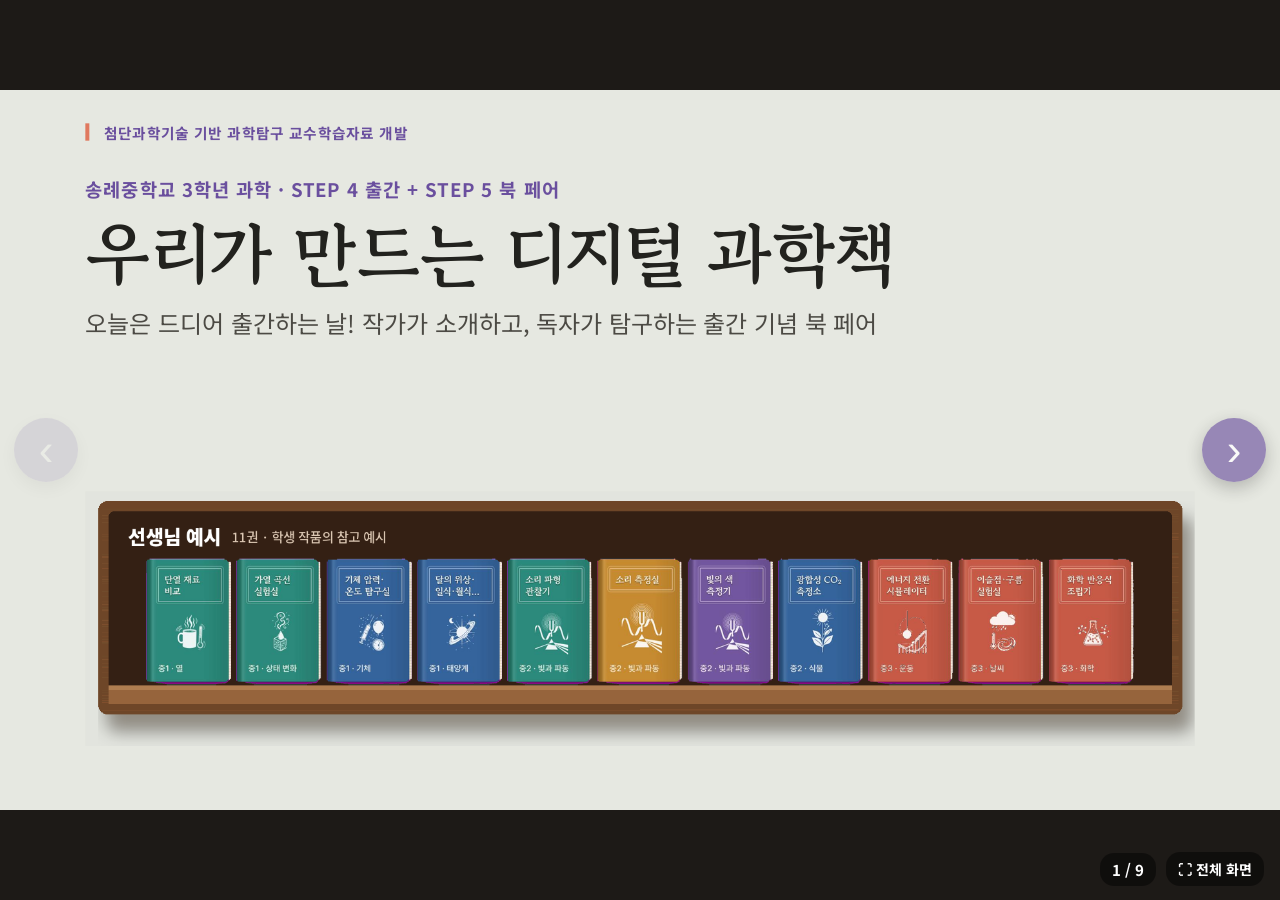
==== bookfair/index.html @ 9e070190 "북 페어 슬라이드: 발표 순서를 포스터 디자인으로 Co-Authored-By: Claude Opus 5.5 <noreply@anthropic.com> Claude-Session: " ====
<!doctype html><html lang="ko"><head><meta charset="utf-8">
<meta name="viewport" content="width=device-width,initial-scale=1">
<title>우리가 만드는 디지털 과학책 · 출간 기념 북 페어</title>
<link rel="icon" href="data:image/svg+xml,%3Csvg xmlns='http://www.w3.org/2000/svg' viewBox='0 0 64 64'%3E%3Crect x='10' y='8' width='44' height='48' rx='6' fill='%236A4F9E'/%3E%3Crect x='16' y='8' width='6' height='48' fill='%23E0795F'/%3E%3C/svg%3E">
<link rel="preconnect" href="https://fonts.googleapis.com"><link rel="preconnect" href="https://fonts.gstatic.com" crossorigin>
<link href="https://fonts.googleapis.com/css2?family=Gowun+Batang:wght@400;700&family=Noto+Sans+KR:wght@400;500;700&display=swap" rel="stylesheet">
<link rel="stylesheet" href="deck.css"><link rel="stylesheet" href="player.css"></head><body>
<div id="stage"><section id="cover" data-transition="fade">
<div class="cover-text">
<p class="eyebrow rise">송례중학교 3학년 과학 · STEP 4 출간 + STEP 5 북 페어</p>
<h1 class="rise d1">우리가 만드는 디지털 과학책</h1>
<p class="lead rise d2">오늘은 드디어 출간하는 날! 작가가 소개하고, 독자가 탐구하는 출간 기념 북 페어</p>
</div>
<img class="cover-img rise d3" src="assets/shelf_row.png" alt="송례중학교 과학 책장, 선생님 예시 책 11권이 꽂힌 나무 책장">

</section>
<section id="journey" class="dark" data-transition="fade">
<video class="video-full" id="jv" src="assets/journey.mp4" poster="assets/poster.jpg" playsinline preload="metadata"></video><button class="playbtn" id="pb" aria-label="영상 재생">▶ 여정 영상 재생</button><div class="vbar" id="vbar"><button id="vp" aria-label="재생/일시정지">▶</button><span id="vt">0:00</span><input id="vs" type="range" min="0" max="1000" value="0" aria-label="재생 위치"><span id="vd">0:00</span><button id="vr" aria-label="처음부터">↺</button></div>

</section>
<section id="agenda" class="cream" data-transition="fade">
<div class="stack">
<p class="eyebrow rise">오늘의 순서</p>
<h2 class="rise d1">출간 기념 북 페어, 이렇게 진행해요</h2>
</div>
<div class="row" style="margin-top:72px">
<div class="card rise d1"><p class="time">도입 · 5분</p><h3>완간 축하</h3><p class="desc">학급 책장 공개, 여정 영상 함께 보기</p></div>
<div class="card hi rise d2"><p class="time">전개 1 · 30분</p><h3>작가와의 만남</h3><p class="desc">모둠 대표 작가가 우리 책을 소개하고 직접 시연</p></div>
<div class="card rise d3"><p class="time">전개 2 · 정리 · 10분</p><h3>북 페어와 돌아보기</h3><p class="desc">친구 책 3권을 골라 조작하고 리뷰 남기기, 나의 여정 돌아보기</p></div>
</div>
<p class="foot rise d5"><b>오늘의 목표</b> · 우리 책에 담은 원리와 변인을 근거로 소개하고, 친구의 책을 탐구하며 리뷰를 남겨요.</p>

</section>
<section id="author" class="cream" data-transition="fade">
<div class="head">
<div class="stack">
<p class="eyebrow rise">작가와의 만남</p>
<h2 class="rise d1">대표 작가 발표, 이렇게 해요</h2>
</div>
<p class="pill pop d2">모둠별 2~3분</p>
</div>
<div class="steps" style="margin-top:56px">
<div class="step rise d1" style="--tone:#2B8A7B"><p class="num">1</p><p class="what">책 제목 · 필명</p><p class="how">우리 책 이름과 공동작가 필명을 소개해요</p></div>
<div class="step rise d2" style="--tone:#C0802E"><p class="num">2</p><p class="what">개발자의 의도</p><p class="how">Talk Log로 정한 역할 · 주제 · 대상 · 기능</p></div>
<div class="step rise d3" style="--tone:#35649C"><p class="num">3</p><p class="what">핵심 원리 · 변인</p><p class="how">다르게 한 조건, 같게 한 조건, 관찰 결과</p></div>
<div class="step rise d4" style="--tone:#6A4F9E"><p class="num">4</p><p class="what">사용 방법 시연</p><p class="how">조건을 바꾸면 결과가 어떻게 달라지는지 직접 보여 줘요</p></div>
</div>

</section>
<section id="lineup" class="luw">
<div class="luleft"><p class="eyebrow">작가와의 만남</p><h2 class="lut">대표 작가<br>발표 순서</h2><p class="lupill">한 팀 2~3분</p><svg class="luill" viewBox="-50 -10 560 340" aria-hidden="true">
<ellipse cx="230" cy="312" rx="205" ry="14" fill="#EEF0F8"/>
<g transform="translate(0 128) scale(0.9)" fill="none" stroke="#2F5BFF" stroke-width="3"><ellipse cx="0" cy="0" rx="30" ry="11"/><ellipse cx="0" cy="0" rx="30" ry="11" transform="rotate(60)"/><ellipse cx="0" cy="0" rx="30" ry="11" transform="rotate(-60)"/><circle cx="0" cy="0" r="5" fill="#FF5A5F" stroke="none"/></g>
<g transform="translate(470 40)"><circle cx="0" cy="0" r="18" fill="#7C5CFF"/><ellipse cx="0" cy="0" rx="34" ry="9" fill="none" stroke="#FFC22E" stroke-width="4" transform="rotate(-20)"/><circle cx="-6" cy="-6" r="4" fill="#FFFFFF" opacity=".5"/></g>
<g transform="translate(16 236)"><path d="M-10 -34 h20 M-6 -34 v18 l-14 26 a6 6 0 0 0 5 9 h30 a6 6 0 0 0 5 -9 l-14 -26 v-18" fill="#FFFFFF" stroke="#1B1E4B" stroke-width="3" stroke-linejoin="round"/><path d="M-15 4 l7 -12 h16 l7 12 a4 4 0 0 1 -3 5 h-24 a4 4 0 0 1 -3 -5z" fill="#10B48A"/><circle cx="-2" cy="-40" r="3" fill="#10B48A"/><circle cx="6" cy="-48" r="4" fill="#10B48A" opacity=".7"/></g>
<g transform="translate(478 200)" fill="none" stroke-width="3" stroke-linecap="round"><path d="M-10 -40 C 14 -26, -14 -14, 10 0 C 34 14, -14 26, 10 40" stroke="#FF5A5F"/><path d="M10 -40 C -14 -26, 14 -14, -10 0 C -34 14, 14 26, -10 40" stroke="#2F5BFF"/><g stroke="#C9CCE8" stroke-width="2.5"><path d="M-6 -30 H6"/><path d="M-6 -10 H6"/><path d="M-6 10 H6"/><path d="M-6 30 H6"/></g></g>
<g transform="translate(150 22)"><circle cx="0" cy="0" r="11" fill="none" stroke="#10B48A" stroke-width="3.5"/><path d="M8 8 L 18 18" stroke="#10B48A" stroke-width="4" stroke-linecap="round"/></g>

<path d="M30 52 Q 230 82 430 52" fill="none" stroke="#1B1E4B" stroke-width="2.5"/>
<path d="M46 48.4 L70 49.4 L58 70.4 Z" fill="#2F5BFF"/><path d="M86 52.6 L110 53.6 L98 74.6 Z" fill="#FF5A5F"/><path d="M126 55.6 L150 56.6 L138 77.6 Z" fill="#10B48A"/><path d="M166 57.4 L190 58.4 L178 79.4 Z" fill="#FFC22E"/><path d="M206 58.0 L230 59.0 L218 80.0 Z" fill="#7C5CFF"/><path d="M246 57.4 L270 58.4 L258 79.4 Z" fill="#2F5BFF"/><path d="M286 55.6 L310 56.6 L298 77.6 Z" fill="#FF5A5F"/><path d="M326 52.6 L350 53.6 L338 74.6 Z" fill="#10B48A"/><path d="M366 48.4 L390 49.4 L378 70.4 Z" fill="#FFC22E"/>
<rect x="52" y="96" width="10" height="214" rx="3" fill="#1B1E4B"/>
<rect x="398" y="96" width="10" height="214" rx="3" fill="#1B1E4B"/>
<rect x="80" y="120" width="300" height="130" fill="#F4F2FF"/>
<rect x="92" y="176" width="276" height="7" rx="2" fill="#C89B6D"/>
<rect x="92" y="232" width="276" height="7" rx="2" fill="#C89B6D"/>
<rect x="104" y="125" width="16" height="51" rx="2" fill="#2F5BFF"/><rect x="127" y="132" width="20" height="46" rx="2" fill="#2F5BFF" transform="rotate(-10 127 176)"/><rect x="153" y="125" width="20" height="51" rx="2" fill="#2F5BFF"/><rect x="157" y="133" width="12" height="3" rx="1.5" fill="#FFFFFF" opacity=".7"/><rect x="176" y="123" width="22" height="53" rx="2" fill="#10B48A"/><rect x="180" y="131" width="14" height="3" rx="1.5" fill="#FFFFFF" opacity=".7"/><rect x="201" y="126" width="14" height="50" rx="2" fill="#FF5A5F"/><rect x="218" y="126" width="14" height="50" rx="2" fill="#10B48A"/><rect x="235" y="125" width="18" height="51" rx="2" fill="#1B1E4B"/><rect x="239" y="133" width="10" height="3" rx="1.5" fill="#FFFFFF" opacity=".7"/><rect x="256" y="132" width="18" height="44" rx="2" fill="#7C5CFF"/><rect x="260" y="140" width="10" height="3" rx="1.5" fill="#FFFFFF" opacity=".7"/><rect x="277" y="118" width="20" height="58" rx="2" fill="#FF5A5F"/><rect x="281" y="126" width="12" height="3" rx="1.5" fill="#FFFFFF" opacity=".7"/><rect x="300" y="126" width="20" height="50" rx="2" fill="#2F5BFF"/><rect x="304" y="134" width="12" height="3" rx="1.5" fill="#FFFFFF" opacity=".7"/><rect x="323" y="125" width="22" height="51" rx="2" fill="#2F5BFF"/><rect x="327" y="133" width="14" height="3" rx="1.5" fill="#FFFFFF" opacity=".7"/><rect x="104" y="181" width="22" height="51" rx="2" fill="#10B48A"/><rect x="108" y="189" width="14" height="3" rx="1.5" fill="#FFFFFF" opacity=".7"/><rect x="129" y="189" width="22" height="43" rx="2" fill="#FFC22E"/><rect x="133" y="197" width="14" height="3" rx="1.5" fill="#FFFFFF" opacity=".7"/><rect x="154" y="186" width="18" height="46" rx="2" fill="#FFC22E"/><rect x="158" y="194" width="10" height="3" rx="1.5" fill="#FFFFFF" opacity=".7"/><rect x="179" y="190" width="18" height="44" rx="2" fill="#2F5BFF" transform="rotate(-10 179 232)"/><rect x="203" y="182" width="20" height="50" rx="2" fill="#10B48A"/><rect x="207" y="190" width="12" height="3" rx="1.5" fill="#FFFFFF" opacity=".7"/><rect x="226" y="181" width="20" height="51" rx="2" fill="#10B48A"/><rect x="230" y="189" width="12" height="3" rx="1.5" fill="#FFFFFF" opacity=".7"/><rect x="249" y="191" width="16" height="41" rx="2" fill="#FFC22E"/><rect x="268" y="188" width="20" height="44" rx="2" fill="#FF5A5F"/><rect x="272" y="196" width="12" height="3" rx="1.5" fill="#FFFFFF" opacity=".7"/><rect x="291" y="187" width="22" height="45" rx="2" fill="#1B1E4B"/><rect x="295" y="195" width="14" height="3" rx="1.5" fill="#FFFFFF" opacity=".7"/><rect x="316" y="191" width="18" height="41" rx="2" fill="#2F5BFF"/><rect x="320" y="199" width="10" height="3" rx="1.5" fill="#FFFFFF" opacity=".7"/><rect x="337" y="180" width="18" height="52" rx="2" fill="#7C5CFF"/><rect x="341" y="188" width="10" height="3" rx="1.5" fill="#FFFFFF" opacity=".7"/>
<rect x="40" y="86" width="38" height="34" fill="#FF5A5F"/><path d="M40 120 a19 19 0 0 0 38 0 z" fill="#FF5A5F"/><rect x="78" y="86" width="38" height="34" fill="#EEF0F8"/><path d="M78 120 a19 19 0 0 0 38 0 z" fill="#EEF0F8"/><rect x="116" y="86" width="38" height="34" fill="#FF5A5F"/><path d="M116 120 a19 19 0 0 0 38 0 z" fill="#FF5A5F"/><rect x="154" y="86" width="38" height="34" fill="#EEF0F8"/><path d="M154 120 a19 19 0 0 0 38 0 z" fill="#EEF0F8"/><rect x="192" y="86" width="38" height="34" fill="#FF5A5F"/><path d="M192 120 a19 19 0 0 0 38 0 z" fill="#FF5A5F"/><rect x="230" y="86" width="38" height="34" fill="#EEF0F8"/><path d="M230 120 a19 19 0 0 0 38 0 z" fill="#EEF0F8"/><rect x="268" y="86" width="38" height="34" fill="#FF5A5F"/><path d="M268 120 a19 19 0 0 0 38 0 z" fill="#FF5A5F"/><rect x="306" y="86" width="38" height="34" fill="#EEF0F8"/><path d="M306 120 a19 19 0 0 0 38 0 z" fill="#EEF0F8"/><rect x="344" y="86" width="38" height="34" fill="#FF5A5F"/><path d="M344 120 a19 19 0 0 0 38 0 z" fill="#FF5A5F"/><rect x="382" y="86" width="38" height="34" fill="#EEF0F8"/><path d="M382 120 a19 19 0 0 0 38 0 z" fill="#EEF0F8"/>
<rect x="36" y="80" width="388" height="10" rx="4" fill="#1B1E4B"/>
<rect x="160" y="58" width="140" height="34" rx="10" fill="#1B1E4B"/>
<text x="230" y="82" text-anchor="middle" font-family="Noto Sans CJK KR" font-weight="900" font-size="19" fill="#FFC22E" letter-spacing="2">BOOK FAIR</text>
<rect x="64" y="246" width="332" height="14" rx="4" fill="#FFC22E"/>
<rect x="74" y="260" width="312" height="50" fill="#1B1E4B"/>
<path d="M110 285 c 15 -16 30 -16 45 0 s 30 16 45 0 s 30 -16 45 0 s 30 16 45 0 s 30 -16 45 0 s 30 16 45 0" fill="none" stroke="#FFC22E" stroke-width="3.5" stroke-linecap="round"/>
<rect x="96" y="232" width="56" height="12" rx="2" fill="#2F5BFF"/><rect x="100" y="221" width="50" height="11" rx="2" fill="#10B48A"/><rect x="94" y="211" width="52" height="10" rx="2" fill="#FF5A5F"/>
<path d="M230 236 C 214 228, 190 228, 174 233 L 174 246 C 190 241, 214 241, 230 248 Z" fill="#FFFFFF" stroke="#7C5CFF" stroke-width="2"/>
<path d="M230 236 C 246 228, 270 228, 286 233 L 286 246 C 270 241, 246 241, 230 248 Z" fill="#FFFFFF" stroke="#7C5CFF" stroke-width="2"/>
<g transform="translate(330 168) rotate(14)"><rect x="0" y="0" width="26" height="42" rx="13" fill="#1B1E4B"/><g stroke="#3B3F70" stroke-width="2"><path d="M4 14 H22"/><path d="M4 21 H22"/><path d="M4 28 H22"/></g><rect x="10" y="42" width="6" height="34" fill="#1B1E4B"/></g>
<rect x="320" y="242" width="40" height="6" rx="3" fill="#1B1E4B"/>
<g transform="translate(370 118)"><rect x="0" y="0" width="70" height="44" rx="14" fill="#FFFFFF" stroke="#1B1E4B" stroke-width="3"/><path d="M14 42 L 8 58 L 28 43" fill="#FFFFFF" stroke="#1B1E4B" stroke-width="3" stroke-linejoin="round"/><g fill="#FF5A5F"><circle cx="20" cy="22" r="5"/><circle cx="35" cy="22" r="5"/><circle cx="50" cy="22" r="5"/></g></g>

<g fill="#FFC22E"><path d="M440 236 l3 8 8 3 -8 3 -3 8 -3 -8 -8 -3 8 -3z"/></g>
<circle cx="446" cy="110" r="5" fill="#10B48A"/>
</svg></div>
<div class="lulist"><div class="r"><div class="n" style="background:#2F5BFF;color:#fff">1</div><div class="m"><div class="a"><span class="lab">작가</span>고승재 · 김연서</div></div><div class="c">3-4</div></div><div class="r"><div class="n" style="background:#FF5A5F;color:#fff">2</div><div class="m"><div class="a"><span class="lab">작가</span>이우성</div></div><div class="c">3-4</div></div><div class="r"><div class="n" style="background:#10B48A;color:#fff">3</div><div class="m"><div class="a"><span class="lab">작가</span>박준석</div></div><div class="c">3-4</div></div><div class="r"><div class="n" style="background:#FFC22E;color:#1B1E4B">4</div><div class="m"><div class="a"><span class="lab">작가</span>박서영 · 강현준</div></div><div class="c">3-4</div></div><div class="r"><div class="n" style="background:#7C5CFF;color:#fff">5</div><div class="m"><div class="a"><span class="lab">작가</span>이희찬</div></div><div class="c">3-1</div></div><div class="r"><div class="n" style="background:#2F5BFF;color:#fff">6</div><div class="m"><div class="a"><span class="lab">작가</span>김현수</div></div><div class="c">3-1</div></div><div class="r"><div class="n" style="background:#FF5A5F;color:#fff">7</div><div class="m"><div class="a"><span class="lab">작가</span>엄윤아 · 손예주</div></div><div class="c">3-1</div></div><div class="r"><div class="n" style="background:#10B48A;color:#fff">8</div><div class="m"><div class="a"><span class="lab">작가</span>구은서 · 이예준 · 김윤강 · 임준우</div></div><div class="c">3-2</div></div><div class="r"><div class="n" style="background:#FFC22E;color:#1B1E4B">9</div><div class="m"><div class="a"><span class="lab">작가</span>제경진 · 이서준 · 박민재</div></div><div class="c">3-2</div></div><div class="r"><div class="n" style="background:#7C5CFF;color:#fff">10</div><div class="m"><div class="a"><span class="lab">작가</span>김태현 · 이서현 · 이호준</div></div><div class="c">3-2</div></div><div class="r"><div class="n" style="background:#2F5BFF;color:#fff">11</div><div class="m"><div class="a"><span class="lab">작가</span>임세훈 · 김범서</div></div><div class="c">3-2</div></div><div class="r"><div class="n" style="background:#FF5A5F;color:#fff">12</div><div class="m"><div class="a"><span class="lab">작가</span>김태은</div></div><div class="c">3-2</div></div><div class="r"><div class="n" style="background:#10B48A;color:#fff">13</div><div class="m"><div class="a"><span class="lab">작가</span>이승원</div></div><div class="c">3-2</div></div></div>
<div class="lufoot"><div>원리와 변인을 찾으며 들어요</div><div>송례중학교 3학년</div></div>
</section>
<section id="mission" class="mission">
<svg class="deco" viewBox="0 0 1920 1080"><g transform="translate(150,900) scale(1.0)"><path d="M-30,-60 h60 M-22,-60 v40 l-34,60 a12,12 0 0 0 10,18 h92 a12,12 0 0 0 10,-18 l-34,-60 v-40" fill="#E9FBF4" stroke="#2B8A7B" stroke-width="7" stroke-linejoin="round"/><path d="M-46,30 h92 l10,18 a6,6 0 0 1 -6,10 h-100 a6,6 0 0 1 -6,-10z" fill="#7FD8B6"/><circle cx="-6" cy="10" r="7" fill="#7FD8B6"/><circle cx="12" cy="-6" r="5" fill="#7FD8B6"/><circle cx="-7.0" cy="44" r="5" fill="#22221E"/><circle cx="7.0" cy="44" r="5" fill="#22221E"/><path d="M-7,54 q7,7 14,0" stroke="#22221E" stroke-width="3.5" fill="none" stroke-linecap="round"/><circle cx="-16.0" cy="53" r="5" fill="#FF9AA2" opacity=".7"/><circle cx="16.0" cy="53" r="5" fill="#FF9AA2" opacity=".7"/></g><g transform="translate(1700,250) scale(1.0)"><g fill="none" stroke="#7C5CFF" stroke-width="6"><ellipse rx="60" ry="22"/><ellipse rx="60" ry="22" transform="rotate(60)"/><ellipse rx="60" ry="22" transform="rotate(-60)"/></g><circle r="14" fill="#FF5A5F"/></g><g transform="translate(1560,140) scale(0.8)"><path d="M0,-40 L12,-12 L42,-10 L18,10 L26,40 L0,23 L-26,40 L-18,10 L-42,-10 L-12,-12Z" fill="#FFC22E"/><circle cx="-8" cy="4" r="3.5" fill="#22221E"/><circle cx="8" cy="4" r="3.5" fill="#22221E"/><path d="M-5,12 q5,5 10,0" stroke="#22221E" stroke-width="2.5" fill="none"/></g><g transform="translate(420,990) scale(0.6)"><path d="M0,-40 L12,-12 L42,-10 L18,10 L26,40 L0,23 L-26,40 L-18,10 L-42,-10 L-12,-12Z" fill="#FFC22E"/><circle cx="-8" cy="4" r="3.5" fill="#22221E"/><circle cx="8" cy="4" r="3.5" fill="#22221E"/><path d="M-5,12 q5,5 10,0" stroke="#22221E" stroke-width="2.5" fill="none"/></g><g transform="translate(1820,620) scale(0.7)"><path d="M0,-40 L12,-12 L42,-10 L18,10 L26,40 L0,23 L-26,40 L-18,10 L-42,-10 L-12,-12Z" fill="#FFC22E"/><circle cx="-8" cy="4" r="3.5" fill="#22221E"/><circle cx="8" cy="4" r="3.5" fill="#22221E"/><path d="M-5,12 q5,5 10,0" stroke="#22221E" stroke-width="2.5" fill="none"/></g><g transform="translate(1780,880) scale(1)"><g stroke-width="7" fill="none" stroke-linecap="round"><path d="M-20,-60 C30,-30 -30,30 20,60" stroke="#FF5A5F"/><path d="M20,-60 C-30,-30 30,30 -20,60" stroke="#2F5BFF"/></g><g stroke="#B9A6DD" stroke-width="5"><line x1="-12" y1="-40" x2="12" y2="-40"/><line x1="-10" y1="0" x2="10" y2="0"/><line x1="-12" y1="40" x2="12" y2="40"/></g></g><g transform="translate(1500,975) scale(1)"><circle r="44" fill="#FF9F6E"/><ellipse rx="74" ry="18" fill="none" stroke="#C0802E" stroke-width="7" transform="rotate(-18)"/><circle cx="-8.0" cy="-2" r="5" fill="#22221E"/><circle cx="8.0" cy="-2" r="5" fill="#22221E"/><path d="M-7,8 q7,7 14,0" stroke="#22221E" stroke-width="3.5" fill="none" stroke-linecap="round"/><circle cx="-17.0" cy="7" r="5" fill="#FF9AA2" opacity=".7"/><circle cx="17.0" cy="7" r="5" fill="#FF9AA2" opacity=".7"/></g><g transform="translate(980,150) scale(0.7)"><path d="M0,30 C-50,0 -40,-40 0,-18 C40,-40 50,0 0,30Z" fill="#FF8FA3"/></g><g transform="translate(960,1000) scale(0.9)"><rect x="-40" y="-30" width="80" height="60" rx="10" fill="#fff" stroke="#E0795F" stroke-width="5"/><path d="M-26,-30 v-10 M-8,-30 v-10 M10,-30 v-10 M28,-30 v-10" stroke="#E0795F" stroke-width="5" stroke-linecap="round"/><path d="M-24,-6 h48 M-24,10 h32" stroke="#CDBFA6" stroke-width="5" stroke-linecap="round"/></g></svg>
<div class="stack"><p class="eyebrow rise">듣는 독자의 미션</p><h2 class="rise d1">발표를 들으며 세 가지를 찾아요</h2></div>
<div class="row mrow">
<div class="card mc rise d1"><svg viewBox="0 0 140 150" class="ico"><circle cx="70" cy="62" r="46" fill="#FFD84D"/><rect x="50" y="102" width="40" height="26" rx="8" fill="#9AA3B5"/><rect x="56" y="128" width="28" height="10" rx="5" fill="#6E7891"/><circle cx="61.0" cy="62" r="5" fill="#22221E"/><circle cx="79.0" cy="62" r="5" fill="#22221E"/><path d="M63,72 q7,7 14,0" stroke="#22221E" stroke-width="3.5" fill="none" stroke-linecap="round"/><circle cx="52.0" cy="71" r="5" fill="#FF9AA2" opacity=".7"/><circle cx="88.0" cy="71" r="5" fill="#FF9AA2" opacity=".7"/><g stroke="#FFC22E" stroke-width="6" stroke-linecap="round"><line x1="70" y1="4" x2="70" y2="-8"/><line x1="16" y1="24" x2="8" y2="16"/><line x1="124" y1="24" x2="132" y2="16"/></g></svg><p class="big">01</p><h3>원리 찾기</h3><p class="desc">이 책에 담긴 핵심 과학 원리는 무엇일까?</p></div>
<div class="card mc rise d2"><svg viewBox="0 0 140 150" class="ico"><line x1="92" y1="96" x2="128" y2="134" stroke="#8A5A3C" stroke-width="16" stroke-linecap="round"/><circle cx="62" cy="64" r="48" fill="#BFE6F5" stroke="#35649C" stroke-width="12"/><circle cx="53.0" cy="62" r="5" fill="#22221E"/><circle cx="71.0" cy="62" r="5" fill="#22221E"/><path d="M55,72 q7,7 14,0" stroke="#22221E" stroke-width="3.5" fill="none" stroke-linecap="round"/><circle cx="44.0" cy="71" r="5" fill="#FF9AA2" opacity=".7"/><circle cx="80.0" cy="71" r="5" fill="#FF9AA2" opacity=".7"/><path d="M36,40 q10,-14 26,-14" stroke="#fff" stroke-width="6" fill="none" stroke-linecap="round"/></svg><p class="big" style="color:#35649C">02</p><h3>변인 찾기</h3><p class="desc">무엇을 다르게 하고, 무엇을 같게 했을까?</p></div>
<div class="card mc rise d3"><svg viewBox="0 0 140 150" class="ico"><path d="M14,30 Q70,8 70,34 Q70,8 126,30 V128 Q70,106 70,130 Q70,106 14,128Z" fill="#fff" stroke="#6A4F9E" stroke-width="7" stroke-linejoin="round"/><path d="M70,34 V130" stroke="#6A4F9E" stroke-width="5"/><circle cx="35.0" cy="72" r="5" fill="#22221E"/><circle cx="49.0" cy="72" r="5" fill="#22221E"/><path d="M35,82 q7,7 14,0" stroke="#22221E" stroke-width="3.5" fill="none" stroke-linecap="round"/><circle cx="26.0" cy="81" r="5" fill="#FF9AA2" opacity=".7"/><circle cx="58.0" cy="81" r="5" fill="#FF9AA2" opacity=".7"/><circle cx="91.0" cy="72" r="5" fill="#22221E"/><circle cx="105.0" cy="72" r="5" fill="#22221E"/><path d="M91,82 q7,7 14,0" stroke="#22221E" stroke-width="3.5" fill="none" stroke-linecap="round"/><circle cx="82.0" cy="81" r="5" fill="#FF9AA2" opacity=".7"/><circle cx="114.0" cy="81" r="5" fill="#FF9AA2" opacity=".7"/><path d="M112,8 l4,10 l10,4 l-10,4 l-4,10 l-4,-10 l-10,-4 l10,-4z" fill="#FFC22E"/></svg><p class="big" style="color:#6A4F9E">03</p><h3>알게 된 것 찾기</h3><p class="desc">이 책으로 새롭게 알게 된 점은 무엇일까?</p></div>
</div>
</section>
<section id="toshelf" class="cream">
<div class="stack"><p class="eyebrow rise">STEP 5 · 북 페어</p><h2 class="rise d1">이제 우리 반 책장으로 가 볼까요?</h2></div>
<div class="shelfgo">
<a class="gobtn pop d2" href="https://sci-shelf.netlify.app" target="_blank" rel="noopener">학생 책장 열기 <span>→</span></a>
<div class="codebox rise d3"><p>책장 코드</p><b>SOR-2026-RP67</b><button id="cp" type="button">코드 복사</button></div>
</div>
<img class="shelfimg rise d3" src="assets/shelf_published.png" alt="3학년 서가에 우리 모둠의 책들이 꽂힌 책장">
<p class="shelfurl rise d4">sci-shelf.netlify.app · 책장 코드를 넣으면 우리 반 책장이 열려요</p>
</section><section id="bookfair" data-transition="fade">
<div class="stack">
<p class="eyebrow rise">STEP 5 · 북 페어</p>
<h2 class="rise d1">친구들이 출간한 책을 읽어요</h2>
</div>
<div class="row" style="margin-top:56px;align-items:flex-start">
<div class="steps" style="flex:1">
<div class="step rise d1" style="--tone:#2B8A7B"><p class="num">1</p><p class="how" style="color:#22221E;font-weight:700">우리 반 책장 열기</p></div>
<div class="step rise d2" style="--tone:#C0802E"><p class="num">2</p><p class="how" style="color:#22221E;font-weight:700">친구 책 3권 골라 직접 조작</p></div>
<div class="step rise d3" style="--tone:#35649C"><p class="num">3</p><p class="how" style="color:#22221E;font-weight:700">개념 · 기능 · 알게 된 내용 정리</p></div>
<div class="step rise d4" style="--tone:#C45A43"><p class="num">4</p><p class="how" style="color:#22221E;font-weight:700">친구의 책 칭찬 리뷰 남기기</p></div>
</div>
<div class="stack rise d2" style="width:760px;flex:none;gap:20px">
<img class="fair-img" src="assets/shelf_screen.jpg" alt="송례중학교 과학 책장 화면">
<p class="small">책장 코드 <span class="code">SOR-2026-RP67</span></p>
</div>
</div>

</section>
<section id="finale">
<div class="finale-text">
<p class="eyebrow rise">STEP 1 기획 · 2 집필 · 3 편집과 교정 · 4 출간 · 5 북 페어</p>
<h1 class="pop d1">완간을 축하합니다!</h1>
<p class="lead rise d2">원리를 담아 직접 쓴 우리의 디지털 과학책 · 마지막으로 <b>나의 여정, Talk Log</b>를 돌아봐요</p>
</div>
<img class="finale-img rise d3" src="assets/shelf_published.png" alt="3학년 서가에 우리 모둠의 책들이 꽂힌 책장">

</section>
</div>
<button class="side" id="prev" aria-label="이전 슬라이드">‹</button><button class="side" id="next" aria-label="다음 슬라이드">›</button><nav id="nav"><span id="pg"></span><button id="fs" aria-label="전체 화면">⛶ 전체 화면</button></nav>
<script src="player.js"></script></body></html>
---- bookfair/deck.css ----
:root{--ink:#22221E;--body:#4C4A44;--sage:#E6E8E1;--cream:#FBF6EC;--wood:#3A2419;--woodlt:#E9D9C4;--teal:#2B8A7B;--purple:#6A4F9E;--orange:#C0802E;--blue:#35649C;--red:#C45A43;
 --display:'Gowun Batang',Georgia,serif;--text:'Noto Sans KR',Arial,sans-serif}
section{font-family:var(--text);color:var(--ink);background:var(--sage);padding:128px;word-break:keep-all}
section.cream{background:var(--cream)}
section.dark{background:var(--wood);color:#F6EEE2}
h1,h2{font-family:var(--display);font-weight:700;margin:0;letter-spacing:-.01em}
h1{font-size:120px;line-height:1.1}
h2{font-size:72px;line-height:1.15}
h3{font-family:var(--text);font-size:36px;font-weight:700;margin:0;line-height:1.3}
p{margin:0}
.eyebrow{font-size:28px;font-weight:700;color:var(--purple);letter-spacing:.04em}
.dark .eyebrow{color:#C9B6F2}
.lead{font-size:32px;line-height:1.55;color:var(--body)}
.dark .lead{color:#E5D8C6}
.small{font-size:24px;color:var(--body);line-height:1.5}
.dark .small{color:#D9C9B3}
.stack{display:flex;flex-direction:column;gap:24px}
.cover-img{position:absolute;left:128px;bottom:96px;width:1664px;height:382px;object-fit:contain}
.cover-text{width:1664px;display:flex;flex-direction:column;gap:20px}
.cover-text .lead{font-size:36px}
.cover-text h1{font-size:104px}
.video-full{position:absolute;left:0;top:0;width:1920px;height:1080px;object-fit:cover}
.video-tag{position:absolute;left:64px;top:56px;width:auto;padding:14px 28px;border-radius:40px;background:rgba(34,34,30,.72);color:#FBF6EC;font-size:26px;font-weight:700}
.row{display:flex;gap:28px}
.card{flex:1;background:#FBFBF8;border:2px solid #D7D9D0;border-radius:28px;padding:48px 40px;display:flex;flex-direction:column;gap:18px}
.card h3{font-size:48px}
.cream .card{background:#FFFDF8;border-color:#E6DCC8}
.card .time{font-size:30px;font-weight:700;color:var(--purple)}
.card .desc{font-size:32px;line-height:1.55;color:var(--body)}
.card.hi{background:var(--purple);border-color:var(--purple);color:#FBF6EC}
.card.hi .time{color:#E8DCFF}
.card.hi .desc{color:#EFE6FF}
.steps{display:flex;flex-direction:column;gap:18px}
.step{display:flex;align-items:center;gap:28px;background:#FFFDF8;border-radius:20px;padding:22px 30px;border:2px solid #E6DCC8}
.step .num{flex:none;width:64px;height:64px;border-radius:32px;background:var(--tone,var(--teal));color:#FBF6EC;font-size:32px;font-weight:700;display:flex;align-items:center;justify-content:center}
.step .what{font-size:34px;font-weight:700;width:420px;flex:none}
.step .how{font-size:28px;color:var(--body);line-height:1.45}
.head{display:flex;justify-content:space-between;align-items:flex-end;gap:40px}
.pill{font-size:28px;font-weight:700;padding:12px 26px;border-radius:40px;background:var(--purple);color:#FBF6EC}
.mission .card h3{font-size:52px}
.big{font-family:var(--display);font-size:104px;font-weight:700;color:var(--teal);line-height:1}
.grid2{display:grid;grid-template-columns:1fr 1fr;gap:20px}
.field{background:#FFFDF8;border:2px dashed #CDBFA6;border-radius:18px;padding:26px 30px;display:flex;flex-direction:column;gap:8px}
.field .k{font-size:26px;font-weight:700;color:var(--purple)}
.field .v{font-size:34px;color:var(--body)}
.shot{width:600px;height:620px;border-radius:20px;background:#E9D9C4;object-fit:contain}
.fair-img{width:760px;height:428px;border-radius:24px;object-fit:contain;background:#E2E4DE;box-shadow:0 18px 40px rgba(58,36,25,.25)}
.code{font-family:var(--text);font-size:30px;font-weight:700;background:var(--wood);color:#FBF6EC;padding:10px 22px;border-radius:12px}
.finale-img{position:absolute;left:310px;bottom:80px;width:1300px;height:537px;object-fit:contain}
.scrim{position:absolute;left:0;top:0;width:1920px;height:1080px;background:rgba(251,246,236,.78)}
.finale-text{width:1664px;display:flex;flex-direction:column;align-items:center;gap:18px;text-align:center}
.finale-text h1{font-size:96px}
.rise{animation:rise .6s ease-out both}
.d1{animation-delay:.12s}.d2{animation-delay:.24s}.d3{animation-delay:.36s}.d4{animation-delay:.48s}.d5{animation-delay:.6s}
@keyframes rise{from{opacity:0;transform:translateY(24px)}}
.pop{animation:pop .5s cubic-bezier(.3,1.5,.6,1) both}
@keyframes pop{from{opacity:0;transform:scale(.85)}}

.foot{position:absolute;left:128px;bottom:96px;width:1664px;font-size:32px;line-height:1.5;color:var(--body);padding:28px 36px;border-left:8px solid var(--purple);background:rgba(106,79,158,.08);border-radius:0 18px 18px 0}
.foot b{color:var(--purple)}
.field.wide{grid-column:1 / span 2;background:#F3EEFB;border-color:#B9A6DD}
.lineup{display:grid;grid-template-columns:repeat(4,minmax(0,1fr));gap:24px;margin-top:44px;align-items:start}
.lcol{display:flex;flex-direction:column;gap:12px}
.lcol .tag{font-size:26px;font-weight:700;color:#FBF6EC;background:var(--c);padding:10px 22px;border-radius:14px}
.lcol .tag span{font-weight:400;opacity:.85;margin-left:8px}
.lslot{display:flex;align-items:center;gap:16px;background:#FFFDF8;border:2px solid #E6DCC8;border-radius:16px;padding:14px 18px}
.lslot .n{flex:none;width:54px;height:54px;border-radius:27px;background:var(--c);color:#FBF6EC;font-size:28px;font-weight:700;display:flex;align-items:center;justify-content:center}
.lslot .who{font-size:28px;font-weight:700;line-height:1.35;color:var(--ink)}
.lnote{position:absolute;left:128px;bottom:72px;width:1664px;font-size:26px;color:var(--body)}
.lnote b{color:var(--purple)}
.vlist{display:flex;flex-direction:column;width:1100px;margin-top:28px}
.vrow{display:flex;align-items:center;gap:24px;padding:6px 8px;border-bottom:2px solid #E6DCC8}
.vrow .n{flex:none;width:46px;height:46px;border-radius:23px;background:var(--purple);color:#FBF6EC;font-size:24px;font-weight:700;display:flex;align-items:center;justify-content:center}
.vrow .who{font-size:30px;font-weight:700;color:#22221E;width:880px;flex:none}
.vrow .cls{font-size:24px;color:var(--body);width:80px;text-align:right}

.ltwrap{display:flex;gap:40px;margin-top:40px;align-items:flex-start}
.lt{width:812px;border-collapse:collapse;border:none}
.lt th{font-size:26px;font-weight:700;color:#FBF6EC;background:#6A4F9E;padding:12px 18px;text-align:left;border:none}
.lt td{font-size:32px;color:#22221E;padding:14px 18px;border:none;border-bottom:2px solid #E6DCC8;background:#FFFDF8}
.lt .tn{width:90px;font-weight:700;color:#6A4F9E;text-align:center}
.lt th.tn{color:#FBF6EC}
.lt .tw{font-weight:700}
.lt .tl{font-size:24px;font-weight:700;color:#6A4F9E}
.lt .tc{width:90px;text-align:center;color:#4C4A44}
.lt th.tc{color:#FBF6EC}

/* running header on every slide */
section::before{content:"첨단과학기술 기반 과학탐구 교수학습자료 개발";position:absolute;left:128px;top:50px;font-family:var(--text);font-size:22px;font-weight:700;color:var(--purple);letter-spacing:.06em;padding-left:22px;border-left:6px solid #E0795F;line-height:1.2;z-index:5}
section.dark::before{color:#E5D8C6}
section#journey::before{display:none}
/* look-for bubbles on group slide */
.field{position:relative}
.field .tip{position:absolute;right:18px;top:-20px;background:#E0795F;color:#fff;font-size:21px;font-weight:700;padding:7px 16px;border-radius:18px;white-space:nowrap}
.field .tip::after{content:"";position:absolute;left:22px;bottom:-10px;border:6px solid transparent;border-top:10px solid #E0795F;border-bottom:0}
.lookfor{display:flex;align-items:center;gap:12px;font-size:24px;font-weight:700;color:#E0795F;margin-top:14px}
.lookfor i{display:inline-block;width:28px;height:22px;border-radius:12px;background:#E0795F;position:relative}
/* pretty lineup */
.lu{display:grid;grid-template-columns:1fr 1fr;grid-auto-flow:column;grid-template-rows:repeat(7,1fr);gap:14px 40px;margin-top:36px;height:640px}
.lu .r{display:flex;align-items:center;gap:22px;background:#FFFDF8;border:2px solid #E6DCC8;border-radius:20px;padding:0 26px 0 14px;position:relative;overflow:hidden}
.lu .r::before{content:"";position:absolute;left:0;top:0;bottom:0;width:10px;background:var(--c)}
.lu .n{flex:none;width:58px;height:58px;border-radius:29px;background:var(--c);color:#fff;font-size:28px;font-weight:700;display:flex;align-items:center;justify-content:center;margin-left:10px}
.lu .w{flex:1;font-size:32px;font-weight:700;color:var(--ink);white-space:nowrap}
.lu .w small{font-size:22px;font-weight:700;color:var(--purple);margin-right:12px}
.lu .c{flex:none;font-size:22px;font-weight:700;color:#fff;background:var(--c);padding:6px 16px;border-radius:16px}
.lu .r.c1{--c:#C45A43}.lu .r.c2{--c:#2B8A7B}.lu .r.c4{--c:#35649C}
.lu .end{display:flex;align-items:center;justify-content:center;gap:16px;font-size:28px;font-weight:700;color:var(--purple);border:2px dashed #CDBFA6;border-radius:20px}
---- bookfair/player.css ----
html,body{margin:0;height:100%;background:#1d1a17;overflow:hidden}
#stage{position:absolute;left:50%;top:50%;width:1920px;height:1080px;transform-origin:0 0}
#stage>section{position:absolute;inset:0;width:1920px;height:1080px;box-sizing:border-box;overflow:hidden;display:none;isolation:isolate}
#stage>section.on{display:block}
#stage>section:not(.on) *{animation:none}
.d1{animation-delay:.12s}.d2{animation-delay:.24s}.d3{animation-delay:.36s}.d4{animation-delay:.48s}.d5{animation-delay:.6s}
video.video-full{background:#000;object-fit:contain}
.playbtn{position:absolute;left:50%;bottom:72px;transform:translateX(-50%);font:700 30px 'Noto Sans KR',sans-serif;color:#fff;background:#6A4F9E;border:0;border-radius:40px;padding:18px 40px;cursor:pointer;box-shadow:0 10px 30px rgba(0,0,0,.35)}
.playbtn.hide{display:none}
.shelfgo{display:flex;align-items:center;gap:40px;margin-top:48px}
.gobtn{display:inline-flex;align-items:center;gap:20px;background:#6A4F9E;color:#FBF6EC;text-decoration:none;font:700 52px var(--text);padding:30px 56px;border-radius:999px;box-shadow:0 14px 0 #4A3570,0 26px 40px rgba(106,79,158,.35)}
.gobtn span{font-size:56px}
.gobtn:hover{transform:translateY(3px);box-shadow:0 10px 0 #4A3570,0 20px 30px rgba(106,79,158,.3)}
.codebox{display:flex;align-items:center;gap:20px;background:#FFFDF8;border:2px solid #E6DCC8;border-radius:24px;padding:20px 28px}
.codebox p{font-size:26px;font-weight:700;color:var(--purple)}
.codebox b{font-size:46px;font-weight:700;background:var(--wood);color:#FBF6EC;padding:8px 22px;border-radius:14px;letter-spacing:.03em}
.codebox button{font:700 22px var(--text);color:var(--purple);background:#F3EEFB;border:2px solid #B9A6DD;border-radius:14px;padding:10px 18px;cursor:pointer}
.shelfimg{position:absolute;left:420px;bottom:112px;width:1080px;height:440px;object-fit:contain}
.shelfurl{position:absolute;left:0;right:0;bottom:60px;text-align:center;font-size:26px;color:var(--body)}
.shotph{display:flex;align-items:center;justify-content:center;font-size:30px;font-weight:700;color:#A08B70;border:3px dashed #CDBFA6;box-sizing:border-box}

.side{position:fixed;top:50%;transform:translateY(-50%);width:64px;height:64px;border-radius:32px;border:0;background:rgba(106,79,158,.85);color:#fff;font-size:44px;line-height:60px;cursor:pointer;z-index:20;box-shadow:0 6px 18px rgba(0,0,0,.3);opacity:.75;transition:opacity .2s,transform .2s}
.side:hover{opacity:1;transform:translateY(-50%) scale(1.08)}
#prev{left:14px}#next{right:14px}
.side:disabled{opacity:.15;cursor:default}
#nav{position:fixed;right:16px;bottom:14px;display:flex;align-items:center;gap:10px;z-index:20;font:700 15px 'Noto Sans KR',sans-serif;color:#fff}
#pg{background:rgba(0,0,0,.45);padding:6px 12px;border-radius:14px}
#fs{font:700 14px 'Noto Sans KR',sans-serif;color:#fff;background:rgba(0,0,0,.45);border:0;border-radius:14px;padding:7px 12px;cursor:pointer}
.vbar{position:absolute;left:160px;right:160px;bottom:28px;display:flex;align-items:center;gap:22px;background:rgba(20,16,14,.72);border-radius:40px;padding:14px 28px;color:#fff;font:700 26px 'Noto Sans KR',sans-serif;opacity:.35;transition:opacity .25s}
.vbar:hover,.vbar.show{opacity:1}
.vbar button{width:60px;height:60px;border-radius:30px;border:0;background:#6A4F9E;color:#fff;font-size:28px;cursor:pointer;flex:none}
.vbar #vr{background:rgba(255,255,255,.18)}
.vbar input{flex:1;height:14px;accent-color:#FFC22E;cursor:pointer}
.vbar span{min-width:72px;text-align:center}
.playbtn{bottom:150px}

#mission .deco{position:absolute;inset:0;width:1920px;height:1080px;z-index:-1;pointer-events:none}
.mrow{margin-top:110px;gap:44px;padding:0 60px}
.mc{position:relative;padding-top:150px!important;align-items:center;text-align:center;border-radius:36px!important;box-shadow:0 14px 0 rgba(0,0,0,.05)}
.mc .ico{position:absolute;top:-52px;left:50%;transform:translateX(-50%);width:180px;height:190px}
.mc .big{font-size:72px!important}
.mc h3{font-size:50px!important}
.mc .desc{font-size:32px!important}

section.luw{background:#fff;color:#1B1E4B}
.luleft{position:absolute;left:128px;top:130px;width:640px}
.lut{font-size:116px!important;line-height:1.08!important;font-weight:700;margin-top:16px!important;color:#1B1E4B}
.lupill{display:inline-block;margin-top:26px;background:#FFC22E;color:#1B1E4B;font-size:32px;font-weight:700;padding:8px 26px;border-radius:30px}
.luill{display:block;width:600px;height:364px;margin:40px 0 0 -20px}
.lulist{position:absolute;left:840px;right:128px;top:86px;display:flex;flex-direction:column}
.lulist .r{display:flex;align-items:center;gap:24px;padding:7px 0;border-bottom:2px solid #E6E8F2}
.lulist .n{flex:none;width:50px;height:50px;border-radius:25px;font-size:25px;font-weight:700;display:flex;align-items:center;justify-content:center}
.lulist .m{flex:1}
.lulist .a{font-size:32px;font-weight:700;display:flex;align-items:baseline;gap:14px;color:#1B1E4B}
.lulist .lab{font-size:22px;font-weight:700;color:#7C5CFF;position:relative;top:-3px}
.lulist .c{font-size:24px;font-weight:700;color:#1B1E4B;background:#EEF0F8;border-radius:10px;padding:3px 14px}
.lufoot{position:absolute;left:0;right:0;bottom:0;height:72px;background:#1B1E4B;color:#fff;display:flex;align-items:center;justify-content:space-between;padding:0 128px;font-size:26px;font-weight:700}
.lufoot div:first-child{color:#FFC22E}
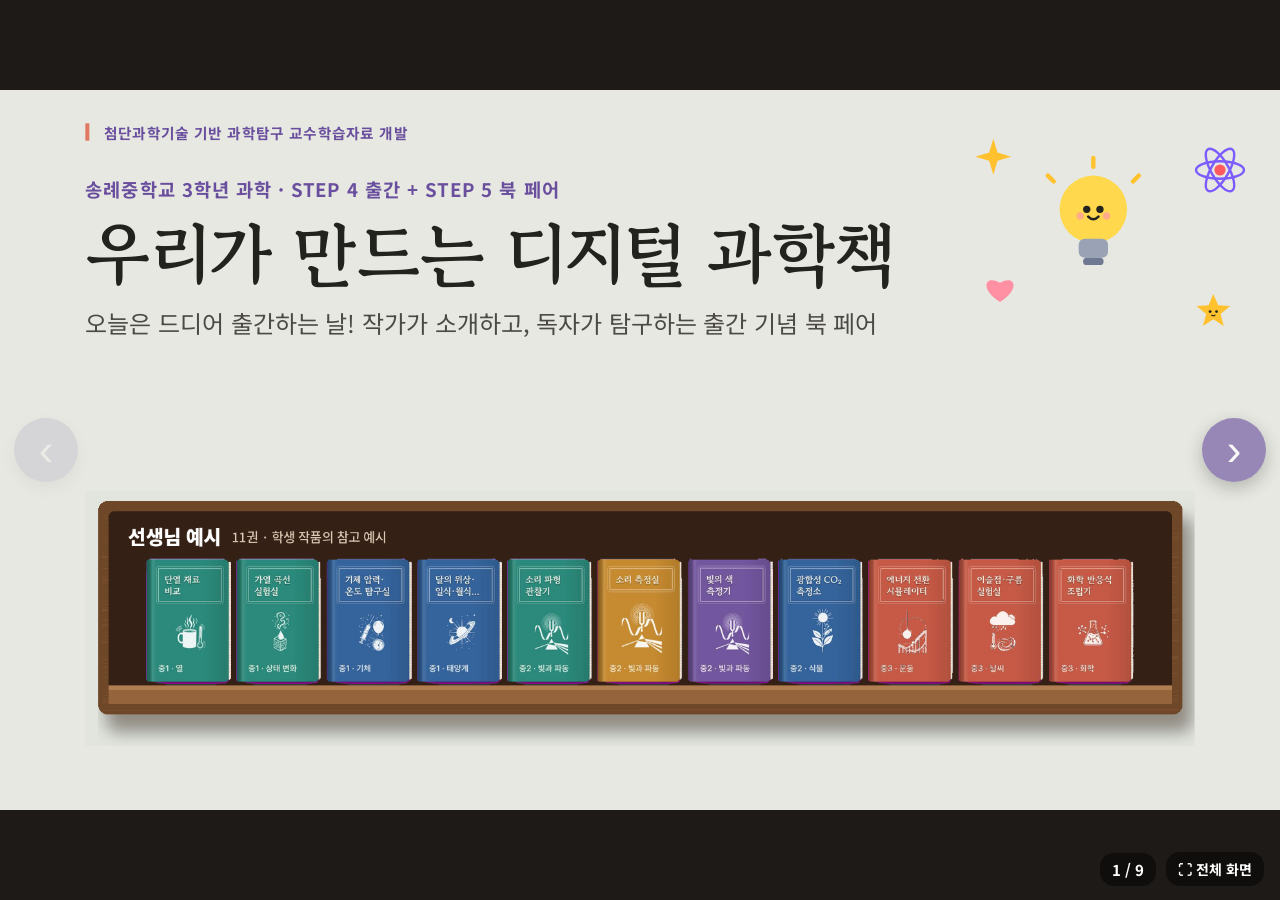
==== commit 0dfa6b62: "북 페어 슬라이드: 책장 코드 제거, 귀여운 그림 추가 Co-Authored-By: Claude Opus 5.5 <noreply@anthropic.com> Claude-Sessio" ====
--- a/bookfair/index.html
+++ b/bookfair/index.html
@@ -6,6 +6,7 @@
 <link href="https://fonts.googleapis.com/css2?family=Gowun+Batang:wght@400;700&family=Noto+Sans+KR:wght@400;500;700&display=swap" rel="stylesheet">
 <link rel="stylesheet" href="deck.css"><link rel="stylesheet" href="player.css"></head><body>
 <div id="stage"><section id="cover" data-transition="fade">
+<svg class="cute" viewBox="0 0 1920 1080" aria-hidden="true"><g transform="translate(1640,190) scale(1.1)"><circle cy="-10" r="46" fill="#FFD84D"/><rect x="-20" y="30" width="40" height="26" rx="8" fill="#9AA3B5"/><rect x="-14" y="56" width="28" height="10" rx="5" fill="#6E7891"/><circle cx="-9.0" cy="-10" r="5" fill="#22221E"/><circle cx="9.0" cy="-10" r="5" fill="#22221E"/><path d="M-7,0 q7,7 14,0" stroke="#22221E" stroke-width="3.5" fill="none" stroke-linecap="round"/><circle cx="-18.0" cy="-1" r="5" fill="#FF9AA2" opacity=".7"/><circle cx="18.0" cy="-1" r="5" fill="#FF9AA2" opacity=".7"/><g stroke="#FFC22E" stroke-width="6" stroke-linecap="round"><line x1="0" y1="-68" x2="0" y2="-80"/><line x1="-54" y1="-48" x2="-62" y2="-56"/><line x1="54" y1="-48" x2="62" y2="-56"/></g></g><g transform="translate(1490,100) scale(0.9)"><path d="M0,-30 l7,23 23,7 -23,7 -7,23 -7,-23 -23,-7 23,-7z" fill="#FFC22E"/></g><g transform="translate(1820,330) scale(0.6)"><path d="M0,-40 L12,-12 L42,-10 L18,10 L26,40 L0,23 L-26,40 L-18,10 L-42,-10 L-12,-12Z" fill="#FFC22E"/><circle cx="-8" cy="4" r="3.5" fill="#22221E"/><circle cx="8" cy="4" r="3.5" fill="#22221E"/><path d="M-5,12 q5,5 10,0" stroke="#22221E" stroke-width="2.5" fill="none"/></g><g transform="translate(1830,120) scale(0.6)"><g fill="none" stroke="#7C5CFF" stroke-width="6"><ellipse rx="60" ry="22"/><ellipse rx="60" ry="22" transform="rotate(60)"/><ellipse rx="60" ry="22" transform="rotate(-60)"/></g><circle r="14" fill="#FF5A5F"/></g><g transform="translate(1500,300) scale(0.6)"><path d="M0,30 C-50,0 -40,-40 0,-18 C40,-40 50,0 0,30Z" fill="#FF8FA3"/></g></svg>
 <div class="cover-text">
 <p class="eyebrow rise">송례중학교 3학년 과학 · STEP 4 출간 + STEP 5 북 페어</p>
 <h1 class="rise d1">우리가 만드는 디지털 과학책</h1>
@@ -19,6 +20,7 @@
 
 </section>
 <section id="agenda" class="cream" data-transition="fade">
+<svg class="cute" viewBox="0 0 1920 1080" aria-hidden="true"><g transform="translate(1480,230) scale(0.9)"><path d="M-30,-60 h60 M-22,-60 v40 l-34,60 a12,12 0 0 0 10,18 h92 a12,12 0 0 0 10,-18 l-34,-60 v-40" fill="#E9FBF4" stroke="#2B8A7B" stroke-width="7" stroke-linejoin="round"/><path d="M-46,30 h92 l10,18 a6,6 0 0 1 -6,10 h-100 a6,6 0 0 1 -6,-10z" fill="#7FD8B6"/><circle cx="-6" cy="10" r="7" fill="#7FD8B6"/><circle cx="12" cy="-6" r="5" fill="#7FD8B6"/><circle cx="-7.0" cy="44" r="5" fill="#22221E"/><circle cx="7.0" cy="44" r="5" fill="#22221E"/><path d="M-7,54 q7,7 14,0" stroke="#22221E" stroke-width="3.5" fill="none" stroke-linecap="round"/><circle cx="-16.0" cy="53" r="5" fill="#FF9AA2" opacity=".7"/><circle cx="16.0" cy="53" r="5" fill="#FF9AA2" opacity=".7"/></g><g transform="translate(1720,220) scale(0.9)"><circle r="44" fill="#FF9F6E"/><ellipse rx="74" ry="18" fill="none" stroke="#C0802E" stroke-width="7" transform="rotate(-18)"/><circle cx="-8.0" cy="-2" r="5" fill="#22221E"/><circle cx="8.0" cy="-2" r="5" fill="#22221E"/><path d="M-7,8 q7,7 14,0" stroke="#22221E" stroke-width="3.5" fill="none" stroke-linecap="round"/><circle cx="-17.0" cy="7" r="5" fill="#FF9AA2" opacity=".7"/><circle cx="17.0" cy="7" r="5" fill="#FF9AA2" opacity=".7"/></g><g transform="translate(1350,130) scale(0.7)"><path d="M0,-30 l7,23 23,7 -23,7 -7,23 -7,-23 -23,-7 23,-7z" fill="#FFC22E"/></g><g transform="translate(300,790) scale(0.55)"><path d="M0,-40 L12,-12 L42,-10 L18,10 L26,40 L0,23 L-26,40 L-18,10 L-42,-10 L-12,-12Z" fill="#FFC22E"/><circle cx="-8" cy="4" r="3.5" fill="#22221E"/><circle cx="8" cy="4" r="3.5" fill="#22221E"/><path d="M-5,12 q5,5 10,0" stroke="#22221E" stroke-width="2.5" fill="none"/></g><g transform="translate(820,790) scale(0.6)"><path d="M0,30 C-50,0 -40,-40 0,-18 C40,-40 50,0 0,30Z" fill="#FF8FA3"/></g><g transform="translate(1320,780) scale(0.7)"><path d="M0,-30 l7,23 23,7 -23,7 -7,23 -7,-23 -23,-7 23,-7z" fill="#FFC22E"/></g><g transform="translate(1800,760) scale(0.7)"><path d="M0,-70 C30,-40 30,10 22,40 H-22 C-30,10 -30,-40 0,-70Z" fill="#fff" stroke="#35649C" stroke-width="7"/><circle cy="-16" r="15" fill="#BFE6F5" stroke="#35649C" stroke-width="5"/><path d="M-22,10 l-22,30 h22z M22,10 l22,30 h-22z" fill="#FF5A5F"/><path d="M-12,44 q12,40 24,0z" fill="#FFC22E"/></g></svg>
 <div class="stack">
 <p class="eyebrow rise">오늘의 순서</p>
 <h2 class="rise d1">출간 기념 북 페어, 이렇게 진행해요</h2>
@@ -32,6 +34,7 @@
 
 </section>
 <section id="author" class="cream" data-transition="fade">
+<svg class="cute" viewBox="0 0 1920 1080" aria-hidden="true"><g transform="translate(1640,950) scale(0.9)"><path d="M-56,-40 Q0,-62 0,-36 Q0,-62 56,-40 V58 Q0,36 0,60 Q0,36 -56,58Z" fill="#fff" stroke="#6A4F9E" stroke-width="7" stroke-linejoin="round"/><path d="M0,-36 V60" stroke="#6A4F9E" stroke-width="5"/><circle cx="-35.0" cy="2" r="5" fill="#22221E"/><circle cx="-21.0" cy="2" r="5" fill="#22221E"/><path d="M-35,12 q7,7 14,0" stroke="#22221E" stroke-width="3.5" fill="none" stroke-linecap="round"/><circle cx="-44.0" cy="11" r="5" fill="#FF9AA2" opacity=".7"/><circle cx="-12.0" cy="11" r="5" fill="#FF9AA2" opacity=".7"/><circle cx="21.0" cy="2" r="5" fill="#22221E"/><circle cx="35.0" cy="2" r="5" fill="#22221E"/><path d="M21,12 q7,7 14,0" stroke="#22221E" stroke-width="3.5" fill="none" stroke-linecap="round"/><circle cx="12.0" cy="11" r="5" fill="#FF9AA2" opacity=".7"/><circle cx="44.0" cy="11" r="5" fill="#FF9AA2" opacity=".7"/></g><g transform="translate(1440,960) scale(0.8)"><line x1="30" y1="32" x2="66" y2="70" stroke="#8A5A3C" stroke-width="16" stroke-linecap="round"/><circle r="48" fill="#BFE6F5" stroke="#35649C" stroke-width="12"/><circle cx="-9.0" cy="-2" r="5" fill="#22221E"/><circle cx="9.0" cy="-2" r="5" fill="#22221E"/><path d="M-7,8 q7,7 14,0" stroke="#22221E" stroke-width="3.5" fill="none" stroke-linecap="round"/><circle cx="-18.0" cy="7" r="5" fill="#FF9AA2" opacity=".7"/><circle cx="18.0" cy="7" r="5" fill="#FF9AA2" opacity=".7"/></g><g transform="translate(1250,955) scale(0.8)"><g transform="rotate(35)"><rect x="-12" y="-60" width="24" height="90" rx="4" fill="#FFC22E" stroke="#C0802E" stroke-width="4"/><path d="M-12,30 L0,58 L12,30Z" fill="#F3DFAE" stroke="#C0802E" stroke-width="4"/><rect x="-12" y="-72" width="24" height="14" rx="5" fill="#FF8FA3"/></g></g><g transform="translate(300,950) scale(0.8)"><path d="M-30,-60 h60 M-22,-60 v40 l-34,60 a12,12 0 0 0 10,18 h92 a12,12 0 0 0 10,-18 l-34,-60 v-40" fill="#E9FBF4" stroke="#2B8A7B" stroke-width="7" stroke-linejoin="round"/><path d="M-46,30 h92 l10,18 a6,6 0 0 1 -6,10 h-100 a6,6 0 0 1 -6,-10z" fill="#7FD8B6"/><circle cx="-6" cy="10" r="7" fill="#7FD8B6"/><circle cx="12" cy="-6" r="5" fill="#7FD8B6"/><circle cx="-7.0" cy="44" r="5" fill="#22221E"/><circle cx="7.0" cy="44" r="5" fill="#22221E"/><path d="M-7,54 q7,7 14,0" stroke="#22221E" stroke-width="3.5" fill="none" stroke-linecap="round"/><circle cx="-16.0" cy="53" r="5" fill="#FF9AA2" opacity=".7"/><circle cx="16.0" cy="53" r="5" fill="#FF9AA2" opacity=".7"/></g><g transform="translate(520,960) scale(0.7)"><path d="M0,-30 l7,23 23,7 -23,7 -7,23 -7,-23 -23,-7 23,-7z" fill="#FFC22E"/></g><g transform="translate(880,980) scale(0.6)"><path d="M0,-40 L12,-12 L42,-10 L18,10 L26,40 L0,23 L-26,40 L-18,10 L-42,-10 L-12,-12Z" fill="#FFC22E"/><circle cx="-8" cy="4" r="3.5" fill="#22221E"/><circle cx="8" cy="4" r="3.5" fill="#22221E"/><path d="M-5,12 q5,5 10,0" stroke="#22221E" stroke-width="2.5" fill="none"/></g><g transform="translate(1800,960) scale(0.7)"><rect x="-50" y="-34" width="100" height="62" rx="20" fill="#fff" stroke="#1B1E4B" stroke-width="5"/><path d="M-26,26 l-10,24 26,-22" fill="#fff" stroke="#1B1E4B" stroke-width="5" stroke-linejoin="round"/><circle cx="-22" cy="-3" r="7" fill="#FF5A5F"/><circle cx="0" cy="-3" r="7" fill="#FF5A5F"/><circle cx="22" cy="-3" r="7" fill="#FF5A5F"/></g></svg>
 <div class="head">
 <div class="stack">
 <p class="eyebrow rise">작가와의 만남</p>
@@ -48,6 +51,7 @@
 
 </section>
 <section id="lineup" class="luw">
+<svg class="cute" viewBox="0 0 1920 1080" aria-hidden="true"><g transform="translate(700,260) scale(0.7)"><path d="M0,-30 l7,23 23,7 -23,7 -7,23 -7,-23 -23,-7 23,-7z" fill="#FFC22E"/></g><g transform="translate(630,180) scale(0.5)"><path d="M0,-40 L12,-12 L42,-10 L18,10 L26,40 L0,23 L-26,40 L-18,10 L-42,-10 L-12,-12Z" fill="#FFC22E"/><circle cx="-8" cy="4" r="3.5" fill="#22221E"/><circle cx="8" cy="4" r="3.5" fill="#22221E"/><path d="M-5,12 q5,5 10,0" stroke="#22221E" stroke-width="2.5" fill="none"/></g></svg>
 <div class="luleft"><p class="eyebrow">작가와의 만남</p><h2 class="lut">대표 작가<br>발표 순서</h2><p class="lupill">한 팀 2~3분</p><svg class="luill" viewBox="-50 -10 560 340" aria-hidden="true">
 <ellipse cx="230" cy="312" rx="205" ry="14" fill="#EEF0F8"/>
 <g transform="translate(0 128) scale(0.9)" fill="none" stroke="#2F5BFF" stroke-width="3"><ellipse cx="0" cy="0" rx="30" ry="11"/><ellipse cx="0" cy="0" rx="30" ry="11" transform="rotate(60)"/><ellipse cx="0" cy="0" rx="30" ry="11" transform="rotate(-60)"/><circle cx="0" cy="0" r="5" fill="#FF5A5F" stroke="none"/></g>
@@ -94,14 +98,16 @@
 </div>
 </section>
 <section id="toshelf" class="cream">
+<svg class="cute" viewBox="0 0 1920 1080" aria-hidden="true"><g transform="translate(1300,320) scale(0.9)"><rect x="-50" y="-34" width="100" height="62" rx="20" fill="#fff" stroke="#1B1E4B" stroke-width="5"/><path d="M-26,26 l-10,24 26,-22" fill="#fff" stroke="#1B1E4B" stroke-width="5" stroke-linejoin="round"/><circle cx="-22" cy="-3" r="7" fill="#FF5A5F"/><circle cx="0" cy="-3" r="7" fill="#FF5A5F"/><circle cx="22" cy="-3" r="7" fill="#FF5A5F"/></g><g transform="translate(1450,300) scale(0.6)"><path d="M0,30 C-50,0 -40,-40 0,-18 C40,-40 50,0 0,30Z" fill="#FF8FA3"/></g><g transform="translate(220,680) scale(0.9)"><circle r="44" fill="#FF9F6E"/><ellipse rx="74" ry="18" fill="none" stroke="#C0802E" stroke-width="7" transform="rotate(-18)"/><circle cx="-8.0" cy="-2" r="5" fill="#22221E"/><circle cx="8.0" cy="-2" r="5" fill="#22221E"/><path d="M-7,8 q7,7 14,0" stroke="#22221E" stroke-width="3.5" fill="none" stroke-linecap="round"/><circle cx="-17.0" cy="7" r="5" fill="#FF9AA2" opacity=".7"/><circle cx="17.0" cy="7" r="5" fill="#FF9AA2" opacity=".7"/></g><g transform="translate(250,930) scale(0.8)"><path d="M-30,-60 h60 M-22,-60 v40 l-34,60 a12,12 0 0 0 10,18 h92 a12,12 0 0 0 10,-18 l-34,-60 v-40" fill="#E9FBF4" stroke="#2B8A7B" stroke-width="7" stroke-linejoin="round"/><path d="M-46,30 h92 l10,18 a6,6 0 0 1 -6,10 h-100 a6,6 0 0 1 -6,-10z" fill="#7FD8B6"/><circle cx="-6" cy="10" r="7" fill="#7FD8B6"/><circle cx="12" cy="-6" r="5" fill="#7FD8B6"/><circle cx="-7.0" cy="44" r="5" fill="#22221E"/><circle cx="7.0" cy="44" r="5" fill="#22221E"/><path d="M-7,54 q7,7 14,0" stroke="#22221E" stroke-width="3.5" fill="none" stroke-linecap="round"/><circle cx="-16.0" cy="53" r="5" fill="#FF9AA2" opacity=".7"/><circle cx="16.0" cy="53" r="5" fill="#FF9AA2" opacity=".7"/></g><g transform="translate(1700,640) scale(0.9)"><circle cy="-10" r="46" fill="#FFD84D"/><rect x="-20" y="30" width="40" height="26" rx="8" fill="#9AA3B5"/><rect x="-14" y="56" width="28" height="10" rx="5" fill="#6E7891"/><circle cx="-9.0" cy="-10" r="5" fill="#22221E"/><circle cx="9.0" cy="-10" r="5" fill="#22221E"/><path d="M-7,0 q7,7 14,0" stroke="#22221E" stroke-width="3.5" fill="none" stroke-linecap="round"/><circle cx="-18.0" cy="-1" r="5" fill="#FF9AA2" opacity=".7"/><circle cx="18.0" cy="-1" r="5" fill="#FF9AA2" opacity=".7"/><g stroke="#FFC22E" stroke-width="6" stroke-linecap="round"><line x1="0" y1="-68" x2="0" y2="-80"/><line x1="-54" y1="-48" x2="-62" y2="-56"/><line x1="54" y1="-48" x2="62" y2="-56"/></g></g><g transform="translate(1700,900) scale(0.8)"><g fill="none" stroke="#7C5CFF" stroke-width="6"><ellipse rx="60" ry="22"/><ellipse rx="60" ry="22" transform="rotate(60)"/><ellipse rx="60" ry="22" transform="rotate(-60)"/></g><circle r="14" fill="#FF5A5F"/></g><g transform="translate(1560,1000) scale(0.5)"><path d="M0,-40 L12,-12 L42,-10 L18,10 L26,40 L0,23 L-26,40 L-18,10 L-42,-10 L-12,-12Z" fill="#FFC22E"/><circle cx="-8" cy="4" r="3.5" fill="#22221E"/><circle cx="8" cy="4" r="3.5" fill="#22221E"/><path d="M-5,12 q5,5 10,0" stroke="#22221E" stroke-width="2.5" fill="none"/></g><g transform="translate(380,560) scale(0.7)"><path d="M0,-30 l7,23 23,7 -23,7 -7,23 -7,-23 -23,-7 23,-7z" fill="#FFC22E"/></g><g transform="translate(1820,330) scale(0.75)"><path d="M0,-70 C30,-40 30,10 22,40 H-22 C-30,10 -30,-40 0,-70Z" fill="#fff" stroke="#35649C" stroke-width="7"/><circle cy="-16" r="15" fill="#BFE6F5" stroke="#35649C" stroke-width="5"/><path d="M-22,10 l-22,30 h22z M22,10 l22,30 h-22z" fill="#FF5A5F"/><path d="M-12,44 q12,40 24,0z" fill="#FFC22E"/></g></svg>
 <div class="stack"><p class="eyebrow rise">STEP 5 · 북 페어</p><h2 class="rise d1">이제 우리 반 책장으로 가 볼까요?</h2></div>
 <div class="shelfgo">
 <a class="gobtn pop d2" href="https://sci-shelf.netlify.app" target="_blank" rel="noopener">학생 책장 열기 <span>→</span></a>
-<div class="codebox rise d3"><p>책장 코드</p><b>SOR-2026-RP67</b><button id="cp" type="button">코드 복사</button></div>
+
 </div>
 <img class="shelfimg rise d3" src="assets/shelf_published.png" alt="3학년 서가에 우리 모둠의 책들이 꽂힌 책장">
-<p class="shelfurl rise d4">sci-shelf.netlify.app · 책장 코드를 넣으면 우리 반 책장이 열려요</p>
+<p class="shelfurl rise d4">버튼을 누르면 우리 학교 과학 책장이 열려요</p>
 </section><section id="bookfair" data-transition="fade">
+<svg class="cute" viewBox="0 0 1920 1080" aria-hidden="true"><g transform="translate(300,960) scale(0.75)"><path d="M-56,-40 Q0,-62 0,-36 Q0,-62 56,-40 V58 Q0,36 0,60 Q0,36 -56,58Z" fill="#fff" stroke="#6A4F9E" stroke-width="7" stroke-linejoin="round"/><path d="M0,-36 V60" stroke="#6A4F9E" stroke-width="5"/><circle cx="-35.0" cy="2" r="5" fill="#22221E"/><circle cx="-21.0" cy="2" r="5" fill="#22221E"/><path d="M-35,12 q7,7 14,0" stroke="#22221E" stroke-width="3.5" fill="none" stroke-linecap="round"/><circle cx="-44.0" cy="11" r="5" fill="#FF9AA2" opacity=".7"/><circle cx="-12.0" cy="11" r="5" fill="#FF9AA2" opacity=".7"/><circle cx="21.0" cy="2" r="5" fill="#22221E"/><circle cx="35.0" cy="2" r="5" fill="#22221E"/><path d="M21,12 q7,7 14,0" stroke="#22221E" stroke-width="3.5" fill="none" stroke-linecap="round"/><circle cx="12.0" cy="11" r="5" fill="#FF9AA2" opacity=".7"/><circle cx="44.0" cy="11" r="5" fill="#FF9AA2" opacity=".7"/></g><g transform="translate(520,970) scale(0.65)"><line x1="30" y1="32" x2="66" y2="70" stroke="#8A5A3C" stroke-width="16" stroke-linecap="round"/><circle r="48" fill="#BFE6F5" stroke="#35649C" stroke-width="12"/><circle cx="-9.0" cy="-2" r="5" fill="#22221E"/><circle cx="9.0" cy="-2" r="5" fill="#22221E"/><path d="M-7,8 q7,7 14,0" stroke="#22221E" stroke-width="3.5" fill="none" stroke-linecap="round"/><circle cx="-18.0" cy="7" r="5" fill="#FF9AA2" opacity=".7"/><circle cx="18.0" cy="7" r="5" fill="#FF9AA2" opacity=".7"/></g><g transform="translate(760,990) scale(0.55)"><path d="M0,-40 L12,-12 L42,-10 L18,10 L26,40 L0,23 L-26,40 L-18,10 L-42,-10 L-12,-12Z" fill="#FFC22E"/><circle cx="-8" cy="4" r="3.5" fill="#22221E"/><circle cx="8" cy="4" r="3.5" fill="#22221E"/><path d="M-5,12 q5,5 10,0" stroke="#22221E" stroke-width="2.5" fill="none"/></g><g transform="translate(940,985) scale(0.6)"><path d="M0,30 C-50,0 -40,-40 0,-18 C40,-40 50,0 0,30Z" fill="#FF8FA3"/></g><g transform="translate(1700,900) scale(0.75)"><circle r="44" fill="#FF9F6E"/><ellipse rx="74" ry="18" fill="none" stroke="#C0802E" stroke-width="7" transform="rotate(-18)"/><circle cx="-8.0" cy="-2" r="5" fill="#22221E"/><circle cx="8.0" cy="-2" r="5" fill="#22221E"/><path d="M-7,8 q7,7 14,0" stroke="#22221E" stroke-width="3.5" fill="none" stroke-linecap="round"/><circle cx="-17.0" cy="7" r="5" fill="#FF9AA2" opacity=".7"/><circle cx="17.0" cy="7" r="5" fill="#FF9AA2" opacity=".7"/></g><g transform="translate(1450,920) scale(0.7)"><g stroke-width="7" fill="none" stroke-linecap="round"><path d="M-20,-60 C30,-30 -30,30 20,60" stroke="#FF5A5F"/><path d="M20,-60 C-30,-30 30,30 -20,60" stroke="#2F5BFF"/></g><g stroke="#B9A6DD" stroke-width="5"><line x1="-12" y1="-40" x2="12" y2="-40"/><line x1="-10" y1="0" x2="10" y2="0"/><line x1="-12" y1="40" x2="12" y2="40"/></g></g><g transform="translate(1250,980) scale(0.6)"><path d="M0,-30 l7,23 23,7 -23,7 -7,23 -7,-23 -23,-7 23,-7z" fill="#FFC22E"/></g></svg>
 <div class="stack">
 <p class="eyebrow rise">STEP 5 · 북 페어</p>
 <h2 class="rise d1">친구들이 출간한 책을 읽어요</h2>
@@ -115,12 +121,13 @@
 </div>
 <div class="stack rise d2" style="width:760px;flex:none;gap:20px">
 <img class="fair-img" src="assets/shelf_screen.jpg" alt="송례중학교 과학 책장 화면">
-<p class="small">책장 코드 <span class="code">SOR-2026-RP67</span></p>
+
 </div>
 </div>
 
 </section>
 <section id="finale">
+<svg class="cute" viewBox="0 0 1920 1080" aria-hidden="true"><g transform="translate(180,520) scale(0.8)"><path d="M0,-40 L12,-12 L42,-10 L18,10 L26,40 L0,23 L-26,40 L-18,10 L-42,-10 L-12,-12Z" fill="#FFC22E"/><circle cx="-8" cy="4" r="3.5" fill="#22221E"/><circle cx="8" cy="4" r="3.5" fill="#22221E"/><path d="M-5,12 q5,5 10,0" stroke="#22221E" stroke-width="2.5" fill="none"/></g><g transform="translate(260,740) scale(0.7)"><path d="M0,30 C-50,0 -40,-40 0,-18 C40,-40 50,0 0,30Z" fill="#FF8FA3"/></g><g transform="translate(190,930) scale(0.85)"><circle cy="-10" r="46" fill="#FFD84D"/><rect x="-20" y="30" width="40" height="26" rx="8" fill="#9AA3B5"/><rect x="-14" y="56" width="28" height="10" rx="5" fill="#6E7891"/><circle cx="-9.0" cy="-10" r="5" fill="#22221E"/><circle cx="9.0" cy="-10" r="5" fill="#22221E"/><path d="M-7,0 q7,7 14,0" stroke="#22221E" stroke-width="3.5" fill="none" stroke-linecap="round"/><circle cx="-18.0" cy="-1" r="5" fill="#FF9AA2" opacity=".7"/><circle cx="18.0" cy="-1" r="5" fill="#FF9AA2" opacity=".7"/><g stroke="#FFC22E" stroke-width="6" stroke-linecap="round"><line x1="0" y1="-68" x2="0" y2="-80"/><line x1="-54" y1="-48" x2="-62" y2="-56"/><line x1="54" y1="-48" x2="62" y2="-56"/></g></g><g transform="translate(330,380) scale(0.7)"><path d="M0,-30 l7,23 23,7 -23,7 -7,23 -7,-23 -23,-7 23,-7z" fill="#FFC22E"/></g><g transform="translate(1730,520) scale(0.75)"><g fill="none" stroke="#7C5CFF" stroke-width="6"><ellipse rx="60" ry="22"/><ellipse rx="60" ry="22" transform="rotate(60)"/><ellipse rx="60" ry="22" transform="rotate(-60)"/></g><circle r="14" fill="#FF5A5F"/></g><g transform="translate(1700,780) scale(0.8)"><path d="M-30,-60 h60 M-22,-60 v40 l-34,60 a12,12 0 0 0 10,18 h92 a12,12 0 0 0 10,-18 l-34,-60 v-40" fill="#E9FBF4" stroke="#2B8A7B" stroke-width="7" stroke-linejoin="round"/><path d="M-46,30 h92 l10,18 a6,6 0 0 1 -6,10 h-100 a6,6 0 0 1 -6,-10z" fill="#7FD8B6"/><circle cx="-6" cy="10" r="7" fill="#7FD8B6"/><circle cx="12" cy="-6" r="5" fill="#7FD8B6"/><circle cx="-7.0" cy="44" r="5" fill="#22221E"/><circle cx="7.0" cy="44" r="5" fill="#22221E"/><path d="M-7,54 q7,7 14,0" stroke="#22221E" stroke-width="3.5" fill="none" stroke-linecap="round"/><circle cx="-16.0" cy="53" r="5" fill="#FF9AA2" opacity=".7"/><circle cx="16.0" cy="53" r="5" fill="#FF9AA2" opacity=".7"/></g><g transform="translate(1800,980) scale(0.6)"><path d="M0,-40 L12,-12 L42,-10 L18,10 L26,40 L0,23 L-26,40 L-18,10 L-42,-10 L-12,-12Z" fill="#FFC22E"/><circle cx="-8" cy="4" r="3.5" fill="#22221E"/><circle cx="8" cy="4" r="3.5" fill="#22221E"/><path d="M-5,12 q5,5 10,0" stroke="#22221E" stroke-width="2.5" fill="none"/></g><g transform="translate(1590,380) scale(0.7)"><path d="M0,-30 l7,23 23,7 -23,7 -7,23 -7,-23 -23,-7 23,-7z" fill="#FFC22E"/></g><g transform="translate(1840,330) scale(0.6)"><path d="M0,-70 C30,-40 30,10 22,40 H-22 C-30,10 -30,-40 0,-70Z" fill="#fff" stroke="#35649C" stroke-width="7"/><circle cy="-16" r="15" fill="#BFE6F5" stroke="#35649C" stroke-width="5"/><path d="M-22,10 l-22,30 h22z M22,10 l22,30 h-22z" fill="#FF5A5F"/><path d="M-12,44 q12,40 24,0z" fill="#FFC22E"/></g></svg>
 <div class="finale-text">
 <p class="eyebrow rise">STEP 1 기획 · 2 집필 · 3 편집과 교정 · 4 출간 · 5 북 페어</p>
 <h1 class="pop d1">완간을 축하합니다!</h1>
--- a/bookfair/player.css
+++ b/bookfair/player.css
@@ -56,3 +56,7 @@
 .lulist .c{font-size:24px;font-weight:700;color:#1B1E4B;background:#EEF0F8;border-radius:10px;padding:3px 14px}
 .lufoot{position:absolute;left:0;right:0;bottom:0;height:72px;background:#1B1E4B;color:#fff;display:flex;align-items:center;justify-content:space-between;padding:0 128px;font-size:26px;font-weight:700}
 .lufoot div:first-child{color:#FFC22E}
+
+.cute{position:absolute;inset:0;width:1920px;height:1080px;z-index:-1;pointer-events:none;animation:cutepop .7s .4s ease-out both}
+@keyframes cutepop{from{opacity:0;transform:scale(.97)}}
+section.luw .cute{z-index:1}
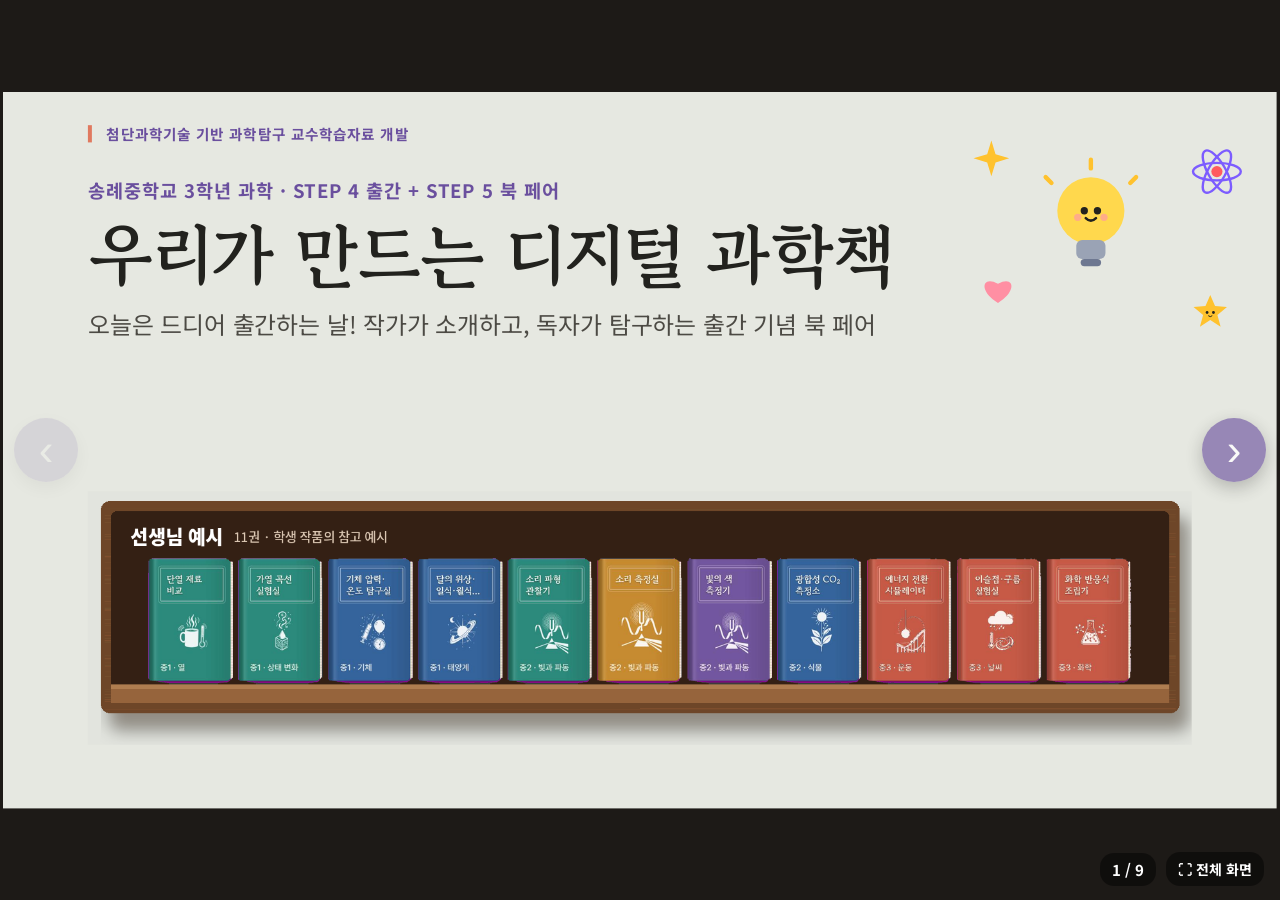
==== commit d2a40de3: "북 페어 슬라이드: 영상 음성 44.1kHz, 영상만 따로 열기 버튼 Co-Authored-By: Claude Opus 5.5 <noreply@anthropic.com> Claud" ====
--- a/bookfair/index.html
+++ b/bookfair/index.html
@@ -1,4 +1,4 @@
-<!doctype html><html lang="ko"><head><meta charset="utf-8">
+<!doctype html><html lang="ko"><head><meta charset="utf-8"><base href="/bookfair/">
 <meta name="viewport" content="width=device-width,initial-scale=1">
 <title>우리가 만드는 디지털 과학책 · 출간 기념 북 페어</title>
 <link rel="icon" href="data:image/svg+xml,%3Csvg xmlns='http://www.w3.org/2000/svg' viewBox='0 0 64 64'%3E%3Crect x='10' y='8' width='44' height='48' rx='6' fill='%236A4F9E'/%3E%3Crect x='16' y='8' width='6' height='48' fill='%23E0795F'/%3E%3C/svg%3E">
@@ -16,7 +16,7 @@
 
 </section>
 <section id="journey" class="dark" data-transition="fade">
-<video class="video-full" id="jv" src="assets/journey.mp4" poster="assets/poster.jpg" playsinline preload="metadata"></video><button class="playbtn" id="pb" aria-label="영상 재생">▶ 여정 영상 재생</button><div class="vbar" id="vbar"><button id="vp" aria-label="재생/일시정지">▶</button><span id="vt">0:00</span><input id="vs" type="range" min="0" max="1000" value="0" aria-label="재생 위치"><span id="vd">0:00</span><button id="vr" aria-label="처음부터">↺</button></div>
+<video class="video-full" id="jv" src="assets/journey.mp4?v=2" poster="assets/poster.jpg" playsinline preload="metadata"></video><button class="playbtn" id="pb" aria-label="영상 재생">▶ 여정 영상 재생</button><div class="vbar" id="vbar"><button id="vp" aria-label="재생/일시정지">▶</button><span id="vt">0:00</span><input id="vs" type="range" min="0" max="1000" value="0" aria-label="재생 위치"><span id="vd">0:00</span><button id="vr" aria-label="처음부터">↺</button></div><a class="vopen" href="assets/journey.mp4?v=2" target="_blank" rel="noopener">소리가 안 나면 · 영상만 따로 열기 ↗</a>
 
 </section>
 <section id="agenda" class="cream" data-transition="fade">
@@ -85,7 +85,7 @@
 <g fill="#FFC22E"><path d="M440 236 l3 8 8 3 -8 3 -3 8 -3 -8 -8 -3 8 -3z"/></g>
 <circle cx="446" cy="110" r="5" fill="#10B48A"/>
 </svg></div>
-<div class="lulist"><div class="r"><div class="n" style="background:#2F5BFF;color:#fff">1</div><div class="m"><div class="a"><span class="lab">작가</span>고승재 · 김연서</div></div><div class="c">3-4</div></div><div class="r"><div class="n" style="background:#FF5A5F;color:#fff">2</div><div class="m"><div class="a"><span class="lab">작가</span>이우성</div></div><div class="c">3-4</div></div><div class="r"><div class="n" style="background:#10B48A;color:#fff">3</div><div class="m"><div class="a"><span class="lab">작가</span>박준석</div></div><div class="c">3-4</div></div><div class="r"><div class="n" style="background:#FFC22E;color:#1B1E4B">4</div><div class="m"><div class="a"><span class="lab">작가</span>박서영 · 강현준</div></div><div class="c">3-4</div></div><div class="r"><div class="n" style="background:#7C5CFF;color:#fff">5</div><div class="m"><div class="a"><span class="lab">작가</span>이희찬</div></div><div class="c">3-1</div></div><div class="r"><div class="n" style="background:#2F5BFF;color:#fff">6</div><div class="m"><div class="a"><span class="lab">작가</span>김현수</div></div><div class="c">3-1</div></div><div class="r"><div class="n" style="background:#FF5A5F;color:#fff">7</div><div class="m"><div class="a"><span class="lab">작가</span>엄윤아 · 손예주</div></div><div class="c">3-1</div></div><div class="r"><div class="n" style="background:#10B48A;color:#fff">8</div><div class="m"><div class="a"><span class="lab">작가</span>구은서 · 이예준 · 김윤강 · 임준우</div></div><div class="c">3-2</div></div><div class="r"><div class="n" style="background:#FFC22E;color:#1B1E4B">9</div><div class="m"><div class="a"><span class="lab">작가</span>제경진 · 이서준 · 박민재</div></div><div class="c">3-2</div></div><div class="r"><div class="n" style="background:#7C5CFF;color:#fff">10</div><div class="m"><div class="a"><span class="lab">작가</span>김태현 · 이서현 · 이호준</div></div><div class="c">3-2</div></div><div class="r"><div class="n" style="background:#2F5BFF;color:#fff">11</div><div class="m"><div class="a"><span class="lab">작가</span>임세훈 · 김범서</div></div><div class="c">3-2</div></div><div class="r"><div class="n" style="background:#FF5A5F;color:#fff">12</div><div class="m"><div class="a"><span class="lab">작가</span>김태은</div></div><div class="c">3-2</div></div><div class="r"><div class="n" style="background:#10B48A;color:#fff">13</div><div class="m"><div class="a"><span class="lab">작가</span>이승원</div></div><div class="c">3-2</div></div></div>
+<div class="lulist"><div class="r"><div class="n" style="background:#2F5BFF;color:#fff">1</div><div class="m"><div class="a"><span class="lab">작가</span>고승재 · 김연서</div></div><div class="c">3-4</div></div><div class="r"><div class="n" style="background:#FF5A5F;color:#fff">2</div><div class="m"><div class="a"><span class="lab">작가</span>이우성</div></div><div class="c">3-4</div></div><div class="r"><div class="n" style="background:#10B48A;color:#fff">3</div><div class="m"><div class="a"><span class="lab">작가</span>박준석</div></div><div class="c">3-4</div></div><div class="r"><div class="n" style="background:#FFC22E;color:#1B1E4B">4</div><div class="m"><div class="a"><span class="lab">작가</span>박서영 · 강현준</div></div><div class="c">3-4</div></div><div class="r"><div class="n" style="background:#7C5CFF;color:#fff">5</div><div class="m"><div class="a"><span class="lab">작가</span>이희찬</div></div><div class="c">3-1</div></div><div class="r"><div class="n" style="background:#2F5BFF;color:#fff">6</div><div class="m"><div class="a"><span class="lab">작가</span>김현수</div></div><div class="c">3-1</div></div><div class="r"><div class="n" style="background:#FF5A5F;color:#fff">7</div><div class="m"><div class="a"><span class="lab">작가</span>엄윤아 · 손예주</div></div><div class="c">3-1</div></div><div class="r"><div class="n" style="background:#10B48A;color:#fff">8</div><div class="m"><div class="a"><span class="lab">작가</span>구은성 · 이예준 · 김윤강 · 임준우</div></div><div class="c">3-2</div></div><div class="r"><div class="n" style="background:#FFC22E;color:#1B1E4B">9</div><div class="m"><div class="a"><span class="lab">작가</span>제경진 · 이서준 · 박민재</div></div><div class="c">3-2</div></div><div class="r"><div class="n" style="background:#7C5CFF;color:#fff">10</div><div class="m"><div class="a"><span class="lab">작가</span>김태현 · 이서현 · 이호준</div></div><div class="c">3-2</div></div><div class="r"><div class="n" style="background:#2F5BFF;color:#fff">11</div><div class="m"><div class="a"><span class="lab">작가</span>임세훈 · 김범서</div></div><div class="c">3-2</div></div><div class="r"><div class="n" style="background:#FF5A5F;color:#fff">12</div><div class="m"><div class="a"><span class="lab">작가</span>김태은</div></div><div class="c">3-2</div></div><div class="r"><div class="n" style="background:#10B48A;color:#fff">13</div><div class="m"><div class="a"><span class="lab">작가</span>이승원</div></div><div class="c">3-2</div></div></div>
 <div class="lufoot"><div>원리와 변인을 찾으며 들어요</div><div>송례중학교 3학년</div></div>
 </section>
 <section id="mission" class="mission">
--- a/bookfair/player.css
+++ b/bookfair/player.css
@@ -1,5 +1,5 @@
-html,body{margin:0;height:100%;background:#1d1a17;overflow:hidden}
-#stage{position:absolute;left:50%;top:50%;width:1920px;height:1080px;transform-origin:0 0}
+html,body{margin:0;width:100%;height:100%;background:#1d1a17;overflow:hidden}
+#stage{position:absolute;left:0;top:0;width:1920px;height:1080px;transform-origin:0 0}
 #stage>section{position:absolute;inset:0;width:1920px;height:1080px;box-sizing:border-box;overflow:hidden;display:none;isolation:isolate}
 #stage>section.on{display:block}
 #stage>section:not(.on) *{animation:none}
@@ -60,3 +60,4 @@
 .cute{position:absolute;inset:0;width:1920px;height:1080px;z-index:-1;pointer-events:none;animation:cutepop .7s .4s ease-out both}
 @keyframes cutepop{from{opacity:0;transform:scale(.97)}}
 section.luw .cute{z-index:1}
+.vopen{position:absolute;right:40px;top:36px;font:700 24px "Noto Sans KR",sans-serif;color:#fff;background:rgba(20,16,14,.7);padding:12px 24px;border-radius:30px;text-decoration:none}
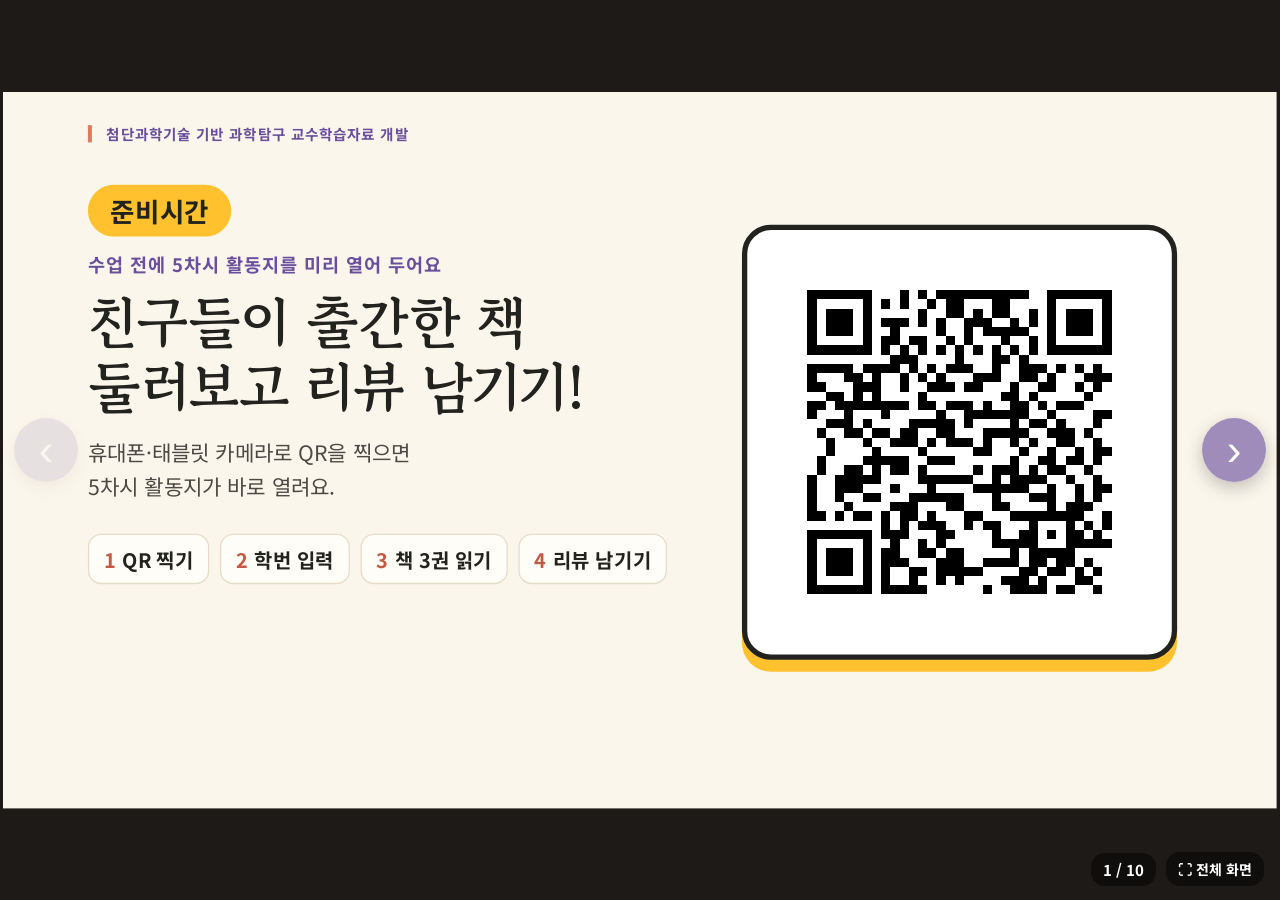
==== commit 82e1dba1: "북 페어 슬라이드: 맨 앞에 준비시간 5차시 활동지 QR 슬라이드 Co-Authored-By: Claude Opus 5.5 <noreply@anthropic.com> Claude-" ====
--- a/bookfair/index.html
+++ b/bookfair/index.html
@@ -5,7 +5,16 @@
 <link rel="preconnect" href="https://fonts.googleapis.com"><link rel="preconnect" href="https://fonts.gstatic.com" crossorigin>
 <link href="https://fonts.googleapis.com/css2?family=Gowun+Batang:wght@400;700&family=Noto+Sans+KR:wght@400;500;700&display=swap" rel="stylesheet">
 <link rel="stylesheet" href="deck.css"><link rel="stylesheet" href="player.css"></head><body>
-<div id="stage"><section id="cover" data-transition="fade">
+<div id="stage"><section id="qr5" class="cream">
+<div class="qrleft">
+<p class="prep pop">준비시간</p><p class="eyebrow rise">수업 전에 5차시 활동지를 미리 열어 두어요</p>
+<h2 class="rise d1 qrt">친구들이 출간한 책<br>둘러보고 리뷰 남기기!</h2>
+<p class="lead rise d2">휴대폰·태블릿 카메라로 QR을 찍으면<br>5차시 활동지가 바로 열려요.</p>
+<div class="qrsteps rise d3"><p><b>1</b>QR 찍기</p><p><b>2</b>학번 입력</p><p><b>3</b>책 3권 읽기</p><p><b>4</b>리뷰 남기기</p></div>
+</div>
+<div class="qrbig pop d2"><img src="assets/qr5.png" alt="5차시 활동지 QR 코드"></div>
+</section>
+<section id="cover" data-transition="fade">
 <svg class="cute" viewBox="0 0 1920 1080" aria-hidden="true"><g transform="translate(1640,190) scale(1.1)"><circle cy="-10" r="46" fill="#FFD84D"/><rect x="-20" y="30" width="40" height="26" rx="8" fill="#9AA3B5"/><rect x="-14" y="56" width="28" height="10" rx="5" fill="#6E7891"/><circle cx="-9.0" cy="-10" r="5" fill="#22221E"/><circle cx="9.0" cy="-10" r="5" fill="#22221E"/><path d="M-7,0 q7,7 14,0" stroke="#22221E" stroke-width="3.5" fill="none" stroke-linecap="round"/><circle cx="-18.0" cy="-1" r="5" fill="#FF9AA2" opacity=".7"/><circle cx="18.0" cy="-1" r="5" fill="#FF9AA2" opacity=".7"/><g stroke="#FFC22E" stroke-width="6" stroke-linecap="round"><line x1="0" y1="-68" x2="0" y2="-80"/><line x1="-54" y1="-48" x2="-62" y2="-56"/><line x1="54" y1="-48" x2="62" y2="-56"/></g></g><g transform="translate(1490,100) scale(0.9)"><path d="M0,-30 l7,23 23,7 -23,7 -7,23 -7,-23 -23,-7 23,-7z" fill="#FFC22E"/></g><g transform="translate(1820,330) scale(0.6)"><path d="M0,-40 L12,-12 L42,-10 L18,10 L26,40 L0,23 L-26,40 L-18,10 L-42,-10 L-12,-12Z" fill="#FFC22E"/><circle cx="-8" cy="4" r="3.5" fill="#22221E"/><circle cx="8" cy="4" r="3.5" fill="#22221E"/><path d="M-5,12 q5,5 10,0" stroke="#22221E" stroke-width="2.5" fill="none"/></g><g transform="translate(1830,120) scale(0.6)"><g fill="none" stroke="#7C5CFF" stroke-width="6"><ellipse rx="60" ry="22"/><ellipse rx="60" ry="22" transform="rotate(60)"/><ellipse rx="60" ry="22" transform="rotate(-60)"/></g><circle r="14" fill="#FF5A5F"/></g><g transform="translate(1500,300) scale(0.6)"><path d="M0,30 C-50,0 -40,-40 0,-18 C40,-40 50,0 0,30Z" fill="#FF8FA3"/></g></svg>
 <div class="cover-text">
 <p class="eyebrow rise">송례중학교 3학년 과학 · STEP 4 출간 + STEP 5 북 페어</p>
@@ -85,7 +94,7 @@
 <g fill="#FFC22E"><path d="M440 236 l3 8 8 3 -8 3 -3 8 -3 -8 -8 -3 8 -3z"/></g>
 <circle cx="446" cy="110" r="5" fill="#10B48A"/>
 </svg></div>
-<div class="lulist"><div class="r"><div class="n" style="background:#2F5BFF;color:#fff">1</div><div class="m"><div class="a"><span class="lab">작가</span>고승재 · 김연서</div></div><div class="c">3-4</div></div><div class="r"><div class="n" style="background:#FF5A5F;color:#fff">2</div><div class="m"><div class="a"><span class="lab">작가</span>이우성</div></div><div class="c">3-4</div></div><div class="r"><div class="n" style="background:#10B48A;color:#fff">3</div><div class="m"><div class="a"><span class="lab">작가</span>박준석</div></div><div class="c">3-4</div></div><div class="r"><div class="n" style="background:#FFC22E;color:#1B1E4B">4</div><div class="m"><div class="a"><span class="lab">작가</span>박서영 · 강현준</div></div><div class="c">3-4</div></div><div class="r"><div class="n" style="background:#7C5CFF;color:#fff">5</div><div class="m"><div class="a"><span class="lab">작가</span>이희찬</div></div><div class="c">3-1</div></div><div class="r"><div class="n" style="background:#2F5BFF;color:#fff">6</div><div class="m"><div class="a"><span class="lab">작가</span>김현수</div></div><div class="c">3-1</div></div><div class="r"><div class="n" style="background:#FF5A5F;color:#fff">7</div><div class="m"><div class="a"><span class="lab">작가</span>엄윤아 · 손예주</div></div><div class="c">3-1</div></div><div class="r"><div class="n" style="background:#10B48A;color:#fff">8</div><div class="m"><div class="a"><span class="lab">작가</span>구은성 · 이예준 · 김윤강 · 임준우</div></div><div class="c">3-2</div></div><div class="r"><div class="n" style="background:#FFC22E;color:#1B1E4B">9</div><div class="m"><div class="a"><span class="lab">작가</span>제경진 · 이서준 · 박민재</div></div><div class="c">3-2</div></div><div class="r"><div class="n" style="background:#7C5CFF;color:#fff">10</div><div class="m"><div class="a"><span class="lab">작가</span>김태현 · 이서현 · 이호준</div></div><div class="c">3-2</div></div><div class="r"><div class="n" style="background:#2F5BFF;color:#fff">11</div><div class="m"><div class="a"><span class="lab">작가</span>임세훈 · 김범서</div></div><div class="c">3-2</div></div><div class="r"><div class="n" style="background:#FF5A5F;color:#fff">12</div><div class="m"><div class="a"><span class="lab">작가</span>김태은</div></div><div class="c">3-2</div></div><div class="r"><div class="n" style="background:#10B48A;color:#fff">13</div><div class="m"><div class="a"><span class="lab">작가</span>이승원</div></div><div class="c">3-2</div></div></div>
+<div class="lulist"><div class="r"><div class="n" style="background:#2F5BFF;color:#fff">1</div><div class="m"><div class="a"><span class="lab">작가</span>고승재 · 김연서</div></div><div class="c">3-4</div></div><div class="r"><div class="n" style="background:#FF5A5F;color:#fff">2</div><div class="m"><div class="a"><span class="lab">작가</span>이우성</div></div><div class="c">3-4</div></div><div class="r"><div class="n" style="background:#10B48A;color:#fff">3</div><div class="m"><div class="a"><span class="lab">작가</span>박준석</div></div><div class="c">3-4</div></div><div class="r"><div class="n" style="background:#FFC22E;color:#1B1E4B">4</div><div class="m"><div class="a"><span class="lab">작가</span>박서영 · 강현준</div></div><div class="c">3-4</div></div><div class="r"><div class="n" style="background:#7C5CFF;color:#fff">5</div><div class="m"><div class="a"><span class="lab">작가</span>이희찬</div></div><div class="c">3-1</div></div><div class="r"><div class="n" style="background:#2F5BFF;color:#fff">6</div><div class="m"><div class="a"><span class="lab">작가</span>김현수</div></div><div class="c">3-1</div></div><div class="r"><div class="n" style="background:#FF5A5F;color:#fff">7</div><div class="m"><div class="a"><span class="lab">작가</span>구은성 · 이예준 · 김윤강 · 임준우</div></div><div class="c">3-2</div></div><div class="r"><div class="n" style="background:#10B48A;color:#fff">8</div><div class="m"><div class="a"><span class="lab">작가</span>제경진 · 이서준 · 박민재</div></div><div class="c">3-2</div></div><div class="r"><div class="n" style="background:#FFC22E;color:#1B1E4B">9</div><div class="m"><div class="a"><span class="lab">작가</span>김태현 · 이서현 · 이호준</div></div><div class="c">3-2</div></div><div class="r"><div class="n" style="background:#7C5CFF;color:#fff">10</div><div class="m"><div class="a"><span class="lab">작가</span>임세훈 · 김범서</div></div><div class="c">3-2</div></div><div class="r"><div class="n" style="background:#2F5BFF;color:#fff">11</div><div class="m"><div class="a"><span class="lab">작가</span>김태은</div></div><div class="c">3-2</div></div><div class="r"><div class="n" style="background:#FF5A5F;color:#fff">12</div><div class="m"><div class="a"><span class="lab">작가</span>이승원</div></div><div class="c">3-2</div></div></div>
 <div class="lufoot"><div>원리와 변인을 찾으며 들어요</div><div>송례중학교 3학년</div></div>
 </section>
 <section id="mission" class="mission">
--- a/bookfair/player.css
+++ b/bookfair/player.css
@@ -61,3 +61,13 @@
 @keyframes cutepop{from{opacity:0;transform:scale(.97)}}
 section.luw .cute{z-index:1}
 .vopen{position:absolute;right:40px;top:36px;font:700 24px "Noto Sans KR",sans-serif;color:#fff;background:rgba(20,16,14,.7);padding:12px 24px;border-radius:30px;text-decoration:none}
+
+.qrleft{position:absolute;left:128px;top:170px;width:900px}
+.qrt{font-size:84px!important;line-height:1.15!important;margin:18px 0 28px!important}
+.qrsteps{display:flex;gap:16px;margin-top:48px}
+.qrsteps p{font-size:30px;font-weight:700;background:#FFFDF8;border:2px solid #E6DCC8;border-radius:20px;padding:14px 22px}
+.qrsteps b{color:#C45A43;margin-right:10px}
+.qrbig{position:absolute;right:150px;top:200px;width:640px;height:640px;background:#fff;border:8px solid #22221E;border-radius:44px;display:flex;align-items:center;justify-content:center;box-shadow:0 18px 0 #FFC22E}
+.qrbig img{width:570px;height:570px;image-rendering:pixelated}
+.prep{display:inline-block;font-size:40px;font-weight:700;background:#FFC22E;color:#22221E;padding:10px 34px;border-radius:40px;margin-bottom:22px}
+.qrleft{top:140px}
